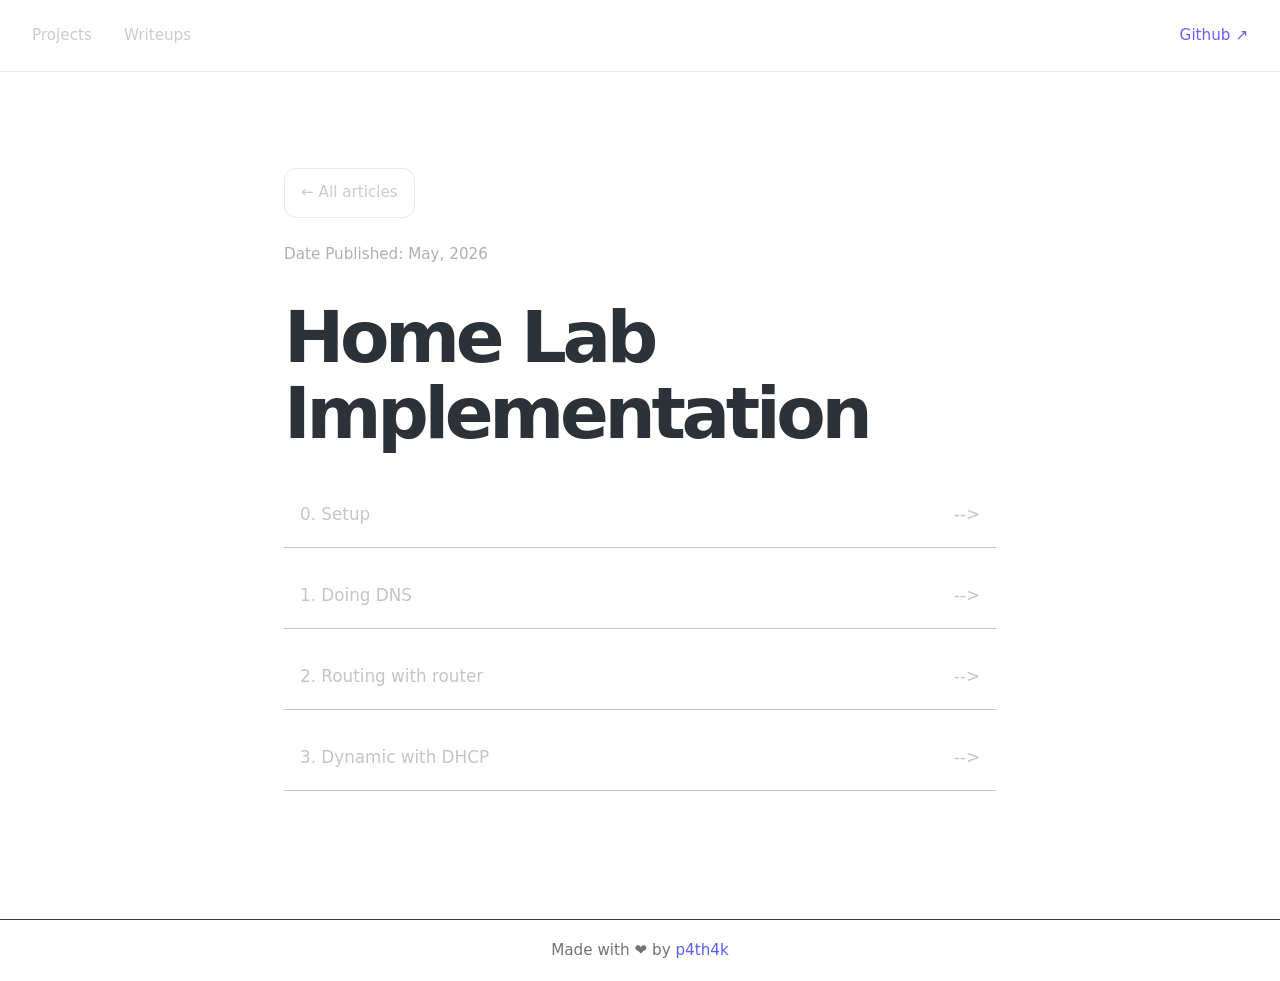
==== index.html @ a28316e9 "Initial prototype" ====
<!DOCTYPE html>
<html lang="en">

<head>
    <meta charset="UTF-8">
    <meta name="viewport" content="width=device-width, initial-scale=1.0">
    <title>HomeLab Writeup</title>
    <link rel="shortcut icon" href="./img/favicon.png" type="image/x-icon">
    <link rel="stylesheet" href="./css/pico.min.css">
    <link rel="stylesheet" href="./css/style.css">
</head>

<body>

    <header class="site-header">
        <nav class="site-nav">

            <div class="nav-left">
                <a href="https://github.com/p4th4k?tab=repositories">Projects</a>
                <a href="#">Writeups</a>
            </div>

            <div class="nav-right">
                <a class="launch-link" href="https://github.com/p4th4k">Github ↗</a>
            </div>

        </nav>
    </header>

    <main class="article-shell">

        <a href="#" class="back-link">
            ← All articles
        </a>

        <div class="meta">
            Date Published: May, 2026
        </div>

        <h1>
            Home Lab Implementation
        </h1>

        <div class="index-div">
            <section class="index">
                <a href="./pages/0.html" target="_blank">
                    <p>0. Setup</p>
                </a>
                <a href="./pages/0.html" target="_blank">
                    <p class="arrow">--></p>
                </a>
            </section>
            <section class="index">
                <a href="./pages/1.html" target="_blank">
                    <p>1. Doing DNS</p>
                </a>
                <a href="./pages/1.html" target="_blank">
                    <p class="arrow">--></p>
                </a>
            </section>
            <section class="index">
                <a href="./pages/2.html" target="_blank">
                    <p>2. Routing with router</p>
                </a>
                <a href="./pages/2.html" target="_blank">
                    <p class="arrow">--></p>
                </a>
            </section>
            <section class="index">
                <a href="./pages/3.html" target="_blank">
                    <p>3. Dynamic with DHCP</p>
                </a>
                <a href="./pages/3.html" target="_blank">
                    <p class="arrow">--></p>
                </a>
            </section>
        </div>
    </main>

    <footer class="site-footer">
            <p>
                Made with ❤️ by <a href="https://github.com/p4th4k">p4th4k</a>
            </p>
        </footer>
</body>

</html>
---- css/pico.min.css ----
@charset "UTF-8";/*!
 * Pico CSS ✨ v2.1.1 (https://picocss.com)
 * Copyright 2019-2025 - Licensed under MIT
 */:host,:root{--pico-font-family-emoji:"Apple Color Emoji","Segoe UI Emoji","Segoe UI Symbol","Noto Color Emoji";--pico-font-family-sans-serif:system-ui,"Segoe UI",Roboto,Oxygen,Ubuntu,Cantarell,Helvetica,Arial,"Helvetica Neue",sans-serif,var(--pico-font-family-emoji);--pico-font-family-monospace:ui-monospace,SFMono-Regular,"SF Mono",Menlo,Consolas,"Liberation Mono",monospace,var(--pico-font-family-emoji);--pico-font-family:var(--pico-font-family-sans-serif);--pico-line-height:1.5;--pico-font-weight:400;--pico-font-size:100%;--pico-text-underline-offset:0.1rem;--pico-border-radius:0.25rem;--pico-border-width:0.0625rem;--pico-outline-width:0.125rem;--pico-transition:0.2s ease-in-out;--pico-spacing:1rem;--pico-typography-spacing-vertical:1rem;--pico-block-spacing-vertical:var(--pico-spacing);--pico-block-spacing-horizontal:var(--pico-spacing);--pico-grid-column-gap:var(--pico-spacing);--pico-grid-row-gap:var(--pico-spacing);--pico-form-element-spacing-vertical:0.75rem;--pico-form-element-spacing-horizontal:1rem;--pico-group-box-shadow:0 0 0 rgba(0, 0, 0, 0);--pico-group-box-shadow-focus-with-button:0 0 0 var(--pico-outline-width) var(--pico-primary-focus);--pico-group-box-shadow-focus-with-input:0 0 0 0.0625rem var(--pico-form-element-border-color);--pico-modal-overlay-backdrop-filter:blur(0.375rem);--pico-nav-element-spacing-vertical:1rem;--pico-nav-element-spacing-horizontal:0.5rem;--pico-nav-link-spacing-vertical:0.5rem;--pico-nav-link-spacing-horizontal:0.5rem;--pico-nav-breadcrumb-divider:">";--pico-icon-checkbox:url("data:image/svg+xml,%3Csvg xmlns='http://www.w3.org/2000/svg' width='24' height='24' viewBox='0 0 24 24' fill='none' stroke='rgb(255, 255, 255)' stroke-width='4' stroke-linecap='round' stroke-linejoin='round'%3E%3Cpolyline points='20 6 9 17 4 12'%3E%3C/polyline%3E%3C/svg%3E");--pico-icon-minus:url("data:image/svg+xml,%3Csvg xmlns='http://www.w3.org/2000/svg' width='24' height='24' viewBox='0 0 24 24' fill='none' stroke='rgb(255, 255, 255)' stroke-width='4' stroke-linecap='round' stroke-linejoin='round'%3E%3Cline x1='5' y1='12' x2='19' y2='12'%3E%3C/line%3E%3C/svg%3E");--pico-icon-chevron:url("data:image/svg+xml,%3Csvg xmlns='http://www.w3.org/2000/svg' width='24' height='24' viewBox='0 0 24 24' fill='none' stroke='rgb(136, 145, 164)' stroke-width='2' stroke-linecap='round' stroke-linejoin='round'%3E%3Cpolyline points='6 9 12 15 18 9'%3E%3C/polyline%3E%3C/svg%3E");--pico-icon-date:url("data:image/svg+xml,%3Csvg xmlns='http://www.w3.org/2000/svg' width='24' height='24' viewBox='0 0 24 24' fill='none' stroke='rgb(136, 145, 164)' stroke-width='2' stroke-linecap='round' stroke-linejoin='round'%3E%3Crect x='3' y='4' width='18' height='18' rx='2' ry='2'%3E%3C/rect%3E%3Cline x1='16' y1='2' x2='16' y2='6'%3E%3C/line%3E%3Cline x1='8' y1='2' x2='8' y2='6'%3E%3C/line%3E%3Cline x1='3' y1='10' x2='21' y2='10'%3E%3C/line%3E%3C/svg%3E");--pico-icon-time:url("data:image/svg+xml,%3Csvg xmlns='http://www.w3.org/2000/svg' width='24' height='24' viewBox='0 0 24 24' fill='none' stroke='rgb(136, 145, 164)' stroke-width='2' stroke-linecap='round' stroke-linejoin='round'%3E%3Ccircle cx='12' cy='12' r='10'%3E%3C/circle%3E%3Cpolyline points='12 6 12 12 16 14'%3E%3C/polyline%3E%3C/svg%3E");--pico-icon-search:url("data:image/svg+xml,%3Csvg xmlns='http://www.w3.org/2000/svg' width='24' height='24' viewBox='0 0 24 24' fill='none' stroke='rgb(136, 145, 164)' stroke-width='1.5' stroke-linecap='round' stroke-linejoin='round'%3E%3Ccircle cx='11' cy='11' r='8'%3E%3C/circle%3E%3Cline x1='21' y1='21' x2='16.65' y2='16.65'%3E%3C/line%3E%3C/svg%3E");--pico-icon-close:url("data:image/svg+xml,%3Csvg xmlns='http://www.w3.org/2000/svg' width='24' height='24' viewBox='0 0 24 24' fill='none' stroke='rgb(136, 145, 164)' stroke-width='3' stroke-linecap='round' stroke-linejoin='round'%3E%3Cline x1='18' y1='6' x2='6' y2='18'%3E%3C/line%3E%3Cline x1='6' y1='6' x2='18' y2='18'%3E%3C/line%3E%3C/svg%3E");--pico-icon-loading:url("data:image/svg+xml,%3Csvg fill='none' height='24' width='24' viewBox='0 0 24 24' xmlns='http://www.w3.org/2000/svg' %3E%3Cstyle%3E g %7B animation: rotate 2s linear infinite; transform-origin: center center; %7D circle %7B stroke-dasharray: 75,100; stroke-dashoffset: -5; animation: dash 1.5s ease-in-out infinite; stroke-linecap: round; %7D @keyframes rotate %7B 0%25 %7B transform: rotate(0deg); %7D 100%25 %7B transform: rotate(360deg); %7D %7D @keyframes dash %7B 0%25 %7B stroke-dasharray: 1,100; stroke-dashoffset: 0; %7D 50%25 %7B stroke-dasharray: 44.5,100; stroke-dashoffset: -17.5; %7D 100%25 %7B stroke-dasharray: 44.5,100; stroke-dashoffset: -62; %7D %7D %3C/style%3E%3Cg%3E%3Ccircle cx='12' cy='12' r='10' fill='none' stroke='rgb(136, 145, 164)' stroke-width='4' /%3E%3C/g%3E%3C/svg%3E")}@media (min-width:576px){:host,:root{--pico-font-size:106.25%}}@media (min-width:768px){:host,:root{--pico-font-size:112.5%}}@media (min-width:1024px){:host,:root{--pico-font-size:118.75%}}@media (min-width:1280px){:host,:root{--pico-font-size:125%}}@media (min-width:1536px){:host,:root{--pico-font-size:131.25%}}a{--pico-text-decoration:underline}a.contrast,a.secondary{--pico-text-decoration:underline}small{--pico-font-size:0.875em}h1,h2,h3,h4,h5,h6{--pico-font-weight:700}h1{--pico-font-size:2rem;--pico-line-height:1.125;--pico-typography-spacing-top:3rem}h2{--pico-font-size:1.75rem;--pico-line-height:1.15;--pico-typography-spacing-top:2.625rem}h3{--pico-font-size:1.5rem;--pico-line-height:1.175;--pico-typography-spacing-top:2.25rem}h4{--pico-font-size:1.25rem;--pico-line-height:1.2;--pico-typography-spacing-top:1.874rem}h5{--pico-font-size:1.125rem;--pico-line-height:1.225;--pico-typography-spacing-top:1.6875rem}h6{--pico-font-size:1rem;--pico-line-height:1.25;--pico-typography-spacing-top:1.5rem}tfoot td,tfoot th,thead td,thead th{--pico-font-weight:600;--pico-border-width:0.1875rem}code,kbd,pre,samp{--pico-font-family:var(--pico-font-family-monospace)}kbd{--pico-font-weight:bolder}:where(select,textarea),input:not([type=submit],[type=button],[type=reset],[type=checkbox],[type=radio],[type=file]){--pico-outline-width:0.0625rem}[type=search]{--pico-border-radius:5rem}[type=checkbox],[type=radio]{--pico-border-width:0.125rem}[type=checkbox][role=switch]{--pico-border-width:0.1875rem}details.dropdown summary:not([role=button]){--pico-outline-width:0.0625rem}nav details.dropdown summary:focus-visible{--pico-outline-width:0.125rem}[role=search]{--pico-border-radius:5rem}[role=group]:has(button.secondary:focus,[type=submit].secondary:focus,[type=button].secondary:focus,[role=button].secondary:focus),[role=search]:has(button.secondary:focus,[type=submit].secondary:focus,[type=button].secondary:focus,[role=button].secondary:focus){--pico-group-box-shadow-focus-with-button:0 0 0 var(--pico-outline-width) var(--pico-secondary-focus)}[role=group]:has(button.contrast:focus,[type=submit].contrast:focus,[type=button].contrast:focus,[role=button].contrast:focus),[role=search]:has(button.contrast:focus,[type=submit].contrast:focus,[type=button].contrast:focus,[role=button].contrast:focus){--pico-group-box-shadow-focus-with-button:0 0 0 var(--pico-outline-width) var(--pico-contrast-focus)}[role=group] [role=button],[role=group] [type=button],[role=group] [type=submit],[role=group] button,[role=search] [role=button],[role=search] [type=button],[role=search] [type=submit],[role=search] button{--pico-form-element-spacing-horizontal:2rem}details summary[role=button]:not(.outline)::after{filter:brightness(0) invert(1)}[aria-busy=true]:not(input,select,textarea):is(button,[type=submit],[type=button],[type=reset],[role=button]):not(.outline)::before{filter:brightness(0) invert(1)}:host(:not([data-theme=dark])),:root:not([data-theme=dark]),[data-theme=light]{color-scheme:light;--pico-background-color:#fff;--pico-color:#373c44;--pico-text-selection-color:rgba(2, 154, 232, 0.25);--pico-muted-color:#646b79;--pico-muted-border-color:rgb(231, 234, 239.5);--pico-primary:#0172ad;--pico-primary-background:#0172ad;--pico-primary-border:var(--pico-primary-background);--pico-primary-underline:rgba(1, 114, 173, 0.5);--pico-primary-hover:#015887;--pico-primary-hover-background:#02659a;--pico-primary-hover-border:var(--pico-primary-hover-background);--pico-primary-hover-underline:var(--pico-primary-hover);--pico-primary-focus:rgba(2, 154, 232, 0.5);--pico-primary-inverse:#fff;--pico-secondary:#5d6b89;--pico-secondary-background:#525f7a;--pico-secondary-border:var(--pico-secondary-background);--pico-secondary-underline:rgba(93, 107, 137, 0.5);--pico-secondary-hover:#48536b;--pico-secondary-hover-background:#48536b;--pico-secondary-hover-border:var(--pico-secondary-hover-background);--pico-secondary-hover-underline:var(--pico-secondary-hover);--pico-secondary-focus:rgba(93, 107, 137, 0.25);--pico-secondary-inverse:#fff;--pico-contrast:#181c25;--pico-contrast-background:#181c25;--pico-contrast-border:var(--pico-contrast-background);--pico-contrast-underline:rgba(24, 28, 37, 0.5);--pico-contrast-hover:#000;--pico-contrast-hover-background:#000;--pico-contrast-hover-border:var(--pico-contrast-hover-background);--pico-contrast-hover-underline:var(--pico-secondary-hover);--pico-contrast-focus:rgba(93, 107, 137, 0.25);--pico-contrast-inverse:#fff;--pico-box-shadow:0.0145rem 0.029rem 0.174rem rgba(129, 145, 181, 0.01698),0.0335rem 0.067rem 0.402rem rgba(129, 145, 181, 0.024),0.0625rem 0.125rem 0.75rem rgba(129, 145, 181, 0.03),0.1125rem 0.225rem 1.35rem rgba(129, 145, 181, 0.036),0.2085rem 0.417rem 2.502rem rgba(129, 145, 181, 0.04302),0.5rem 1rem 6rem rgba(129, 145, 181, 0.06),0 0 0 0.0625rem rgba(129, 145, 181, 0.015);--pico-h1-color:#2d3138;--pico-h2-color:#373c44;--pico-h3-color:#424751;--pico-h4-color:#4d535e;--pico-h5-color:#5c6370;--pico-h6-color:#646b79;--pico-mark-background-color:rgb(252.5, 230.5, 191.5);--pico-mark-color:#0f1114;--pico-ins-color:rgb(28.5, 105.5, 84);--pico-del-color:rgb(136, 56.5, 53);--pico-blockquote-border-color:var(--pico-muted-border-color);--pico-blockquote-footer-color:var(--pico-muted-color);--pico-button-box-shadow:0 0 0 rgba(0, 0, 0, 0);--pico-button-hover-box-shadow:0 0 0 rgba(0, 0, 0, 0);--pico-table-border-color:var(--pico-muted-border-color);--pico-table-row-stripped-background-color:rgba(111, 120, 135, 0.0375);--pico-code-background-color:rgb(243, 244.5, 246.75);--pico-code-color:#646b79;--pico-code-kbd-background-color:var(--pico-color);--pico-code-kbd-color:var(--pico-background-color);--pico-form-element-background-color:rgb(251, 251.5, 252.25);--pico-form-element-selected-background-color:#dfe3eb;--pico-form-element-border-color:#cfd5e2;--pico-form-element-color:#23262c;--pico-form-element-placeholder-color:var(--pico-muted-color);--pico-form-element-active-background-color:#fff;--pico-form-element-active-border-color:var(--pico-primary-border);--pico-form-element-focus-color:var(--pico-primary-border);--pico-form-element-disabled-opacity:0.5;--pico-form-element-invalid-border-color:rgb(183.5, 105.5, 106.5);--pico-form-element-invalid-active-border-color:rgb(200.25, 79.25, 72.25);--pico-form-element-invalid-focus-color:var(--pico-form-element-invalid-active-border-color);--pico-form-element-valid-border-color:rgb(76, 154.5, 137.5);--pico-form-element-valid-active-border-color:rgb(39, 152.75, 118.75);--pico-form-element-valid-focus-color:var(--pico-form-element-valid-active-border-color);--pico-switch-background-color:#bfc7d9;--pico-switch-checked-background-color:var(--pico-primary-background);--pico-switch-color:#fff;--pico-switch-thumb-box-shadow:0 0 0 rgba(0, 0, 0, 0);--pico-range-border-color:#dfe3eb;--pico-range-active-border-color:#bfc7d9;--pico-range-thumb-border-color:var(--pico-background-color);--pico-range-thumb-color:var(--pico-secondary-background);--pico-range-thumb-active-color:var(--pico-primary-background);--pico-accordion-border-color:var(--pico-muted-border-color);--pico-accordion-active-summary-color:var(--pico-primary-hover);--pico-accordion-close-summary-color:var(--pico-color);--pico-accordion-open-summary-color:var(--pico-muted-color);--pico-card-background-color:var(--pico-background-color);--pico-card-border-color:var(--pico-muted-border-color);--pico-card-box-shadow:var(--pico-box-shadow);--pico-card-sectioning-background-color:rgb(251, 251.5, 252.25);--pico-dropdown-background-color:#fff;--pico-dropdown-border-color:#eff1f4;--pico-dropdown-box-shadow:var(--pico-box-shadow);--pico-dropdown-color:var(--pico-color);--pico-dropdown-hover-background-color:#eff1f4;--pico-loading-spinner-opacity:0.5;--pico-modal-overlay-background-color:rgba(232, 234, 237, 0.75);--pico-progress-background-color:#dfe3eb;--pico-progress-color:var(--pico-primary-background);--pico-tooltip-background-color:var(--pico-contrast-background);--pico-tooltip-color:var(--pico-contrast-inverse);--pico-icon-valid:url("data:image/svg+xml,%3Csvg xmlns='http://www.w3.org/2000/svg' width='24' height='24' viewBox='0 0 24 24' fill='none' stroke='rgb(76, 154.5, 137.5)' stroke-width='2' stroke-linecap='round' stroke-linejoin='round'%3E%3Cpolyline points='20 6 9 17 4 12'%3E%3C/polyline%3E%3C/svg%3E");--pico-icon-invalid:url("data:image/svg+xml,%3Csvg xmlns='http://www.w3.org/2000/svg' width='24' height='24' viewBox='0 0 24 24' fill='none' stroke='rgb(200.25, 79.25, 72.25)' stroke-width='2' stroke-linecap='round' stroke-linejoin='round'%3E%3Ccircle cx='12' cy='12' r='10'%3E%3C/circle%3E%3Cline x1='12' y1='8' x2='12' y2='12'%3E%3C/line%3E%3Cline x1='12' y1='16' x2='12.01' y2='16'%3E%3C/line%3E%3C/svg%3E")}:host(:not([data-theme=dark])) input:is([type=submit],[type=button],[type=reset],[type=checkbox],[type=radio],[type=file]),:root:not([data-theme=dark]) input:is([type=submit],[type=button],[type=reset],[type=checkbox],[type=radio],[type=file]),[data-theme=light] input:is([type=submit],[type=button],[type=reset],[type=checkbox],[type=radio],[type=file]){--pico-form-element-focus-color:var(--pico-primary-focus)}@media only screen and (prefers-color-scheme:dark){:host(:not([data-theme])),:root:not([data-theme]){color-scheme:dark;--pico-background-color:rgb(19, 22.5, 30.5);--pico-color:#c2c7d0;--pico-text-selection-color:rgba(1, 170, 255, 0.1875);--pico-muted-color:#7b8495;--pico-muted-border-color:#202632;--pico-primary:#01aaff;--pico-primary-background:#0172ad;--pico-primary-border:var(--pico-primary-background);--pico-primary-underline:rgba(1, 170, 255, 0.5);--pico-primary-hover:#79c0ff;--pico-primary-hover-background:#017fc0;--pico-primary-hover-border:var(--pico-primary-hover-background);--pico-primary-hover-underline:var(--pico-primary-hover);--pico-primary-focus:rgba(1, 170, 255, 0.375);--pico-primary-inverse:#fff;--pico-secondary:#969eaf;--pico-secondary-background:#525f7a;--pico-secondary-border:var(--pico-secondary-background);--pico-secondary-underline:rgba(150, 158, 175, 0.5);--pico-secondary-hover:#b3b9c5;--pico-secondary-hover-background:#5d6b89;--pico-secondary-hover-border:var(--pico-secondary-hover-background);--pico-secondary-hover-underline:var(--pico-secondary-hover);--pico-secondary-focus:rgba(144, 158, 190, 0.25);--pico-secondary-inverse:#fff;--pico-contrast:#dfe3eb;--pico-contrast-background:#eff1f4;--pico-contrast-border:var(--pico-contrast-background);--pico-contrast-underline:rgba(223, 227, 235, 0.5);--pico-contrast-hover:#fff;--pico-contrast-hover-background:#fff;--pico-contrast-hover-border:var(--pico-contrast-hover-background);--pico-contrast-hover-underline:var(--pico-contrast-hover);--pico-contrast-focus:rgba(207, 213, 226, 0.25);--pico-contrast-inverse:#000;--pico-box-shadow:0.0145rem 0.029rem 0.174rem rgba(7, 8.5, 12, 0.01698),0.0335rem 0.067rem 0.402rem rgba(7, 8.5, 12, 0.024),0.0625rem 0.125rem 0.75rem rgba(7, 8.5, 12, 0.03),0.1125rem 0.225rem 1.35rem rgba(7, 8.5, 12, 0.036),0.2085rem 0.417rem 2.502rem rgba(7, 8.5, 12, 0.04302),0.5rem 1rem 6rem rgba(7, 8.5, 12, 0.06),0 0 0 0.0625rem rgba(7, 8.5, 12, 0.015);--pico-h1-color:#f0f1f3;--pico-h2-color:#e0e3e7;--pico-h3-color:#c2c7d0;--pico-h4-color:#b3b9c5;--pico-h5-color:#a4acba;--pico-h6-color:#8891a4;--pico-mark-background-color:#014063;--pico-mark-color:#fff;--pico-ins-color:#62af9a;--pico-del-color:rgb(205.5, 126, 123);--pico-blockquote-border-color:var(--pico-muted-border-color);--pico-blockquote-footer-color:var(--pico-muted-color);--pico-button-box-shadow:0 0 0 rgba(0, 0, 0, 0);--pico-button-hover-box-shadow:0 0 0 rgba(0, 0, 0, 0);--pico-table-border-color:var(--pico-muted-border-color);--pico-table-row-stripped-background-color:rgba(111, 120, 135, 0.0375);--pico-code-background-color:rgb(26, 30.5, 40.25);--pico-code-color:#8891a4;--pico-code-kbd-background-color:var(--pico-color);--pico-code-kbd-color:var(--pico-background-color);--pico-form-element-background-color:rgb(28, 33, 43.5);--pico-form-element-selected-background-color:#2a3140;--pico-form-element-border-color:#2a3140;--pico-form-element-color:#e0e3e7;--pico-form-element-placeholder-color:#8891a4;--pico-form-element-active-background-color:rgb(26, 30.5, 40.25);--pico-form-element-active-border-color:var(--pico-primary-border);--pico-form-element-focus-color:var(--pico-primary-border);--pico-form-element-disabled-opacity:0.5;--pico-form-element-invalid-border-color:rgb(149.5, 74, 80);--pico-form-element-invalid-active-border-color:rgb(183.25, 63.5, 59);--pico-form-element-invalid-focus-color:var(--pico-form-element-invalid-active-border-color);--pico-form-element-valid-border-color:#2a7b6f;--pico-form-element-valid-active-border-color:rgb(22, 137, 105.5);--pico-form-element-valid-focus-color:var(--pico-form-element-valid-active-border-color);--pico-switch-background-color:#333c4e;--pico-switch-checked-background-color:var(--pico-primary-background);--pico-switch-color:#fff;--pico-switch-thumb-box-shadow:0 0 0 rgba(0, 0, 0, 0);--pico-range-border-color:#202632;--pico-range-active-border-color:#2a3140;--pico-range-thumb-border-color:var(--pico-background-color);--pico-range-thumb-color:var(--pico-secondary-background);--pico-range-thumb-active-color:var(--pico-primary-background);--pico-accordion-border-color:var(--pico-muted-border-color);--pico-accordion-active-summary-color:var(--pico-primary-hover);--pico-accordion-close-summary-color:var(--pico-color);--pico-accordion-open-summary-color:var(--pico-muted-color);--pico-card-background-color:#181c25;--pico-card-border-color:var(--pico-card-background-color);--pico-card-box-shadow:var(--pico-box-shadow);--pico-card-sectioning-background-color:rgb(26, 30.5, 40.25);--pico-dropdown-background-color:#181c25;--pico-dropdown-border-color:#202632;--pico-dropdown-box-shadow:var(--pico-box-shadow);--pico-dropdown-color:var(--pico-color);--pico-dropdown-hover-background-color:#202632;--pico-loading-spinner-opacity:0.5;--pico-modal-overlay-background-color:rgba(7.5, 8.5, 10, 0.75);--pico-progress-background-color:#202632;--pico-progress-color:var(--pico-primary-background);--pico-tooltip-background-color:var(--pico-contrast-background);--pico-tooltip-color:var(--pico-contrast-inverse);--pico-icon-valid:url("data:image/svg+xml,%3Csvg xmlns='http://www.w3.org/2000/svg' width='24' height='24' viewBox='0 0 24 24' fill='none' stroke='rgb(42, 123, 111)' stroke-width='2' stroke-linecap='round' stroke-linejoin='round'%3E%3Cpolyline points='20 6 9 17 4 12'%3E%3C/polyline%3E%3C/svg%3E");--pico-icon-invalid:url("data:image/svg+xml,%3Csvg xmlns='http://www.w3.org/2000/svg' width='24' height='24' viewBox='0 0 24 24' fill='none' stroke='rgb(149.5, 74, 80)' stroke-width='2' stroke-linecap='round' stroke-linejoin='round'%3E%3Ccircle cx='12' cy='12' r='10'%3E%3C/circle%3E%3Cline x1='12' y1='8' x2='12' y2='12'%3E%3C/line%3E%3Cline x1='12' y1='16' x2='12.01' y2='16'%3E%3C/line%3E%3C/svg%3E")}:host(:not([data-theme])) input:is([type=submit],[type=button],[type=reset],[type=checkbox],[type=radio],[type=file]),:root:not([data-theme]) input:is([type=submit],[type=button],[type=reset],[type=checkbox],[type=radio],[type=file]){--pico-form-element-focus-color:var(--pico-primary-focus)}:host(:not([data-theme])) details summary[role=button].contrast:not(.outline)::after,:root:not([data-theme]) details summary[role=button].contrast:not(.outline)::after{filter:brightness(0)}:host(:not([data-theme])) [aria-busy=true]:not(input,select,textarea).contrast:is(button,[type=submit],[type=button],[type=reset],[role=button]):not(.outline)::before,:root:not([data-theme]) [aria-busy=true]:not(input,select,textarea).contrast:is(button,[type=submit],[type=button],[type=reset],[role=button]):not(.outline)::before{filter:brightness(0)}}[data-theme=dark]{color-scheme:dark;--pico-background-color:rgb(19, 22.5, 30.5);--pico-color:#c2c7d0;--pico-text-selection-color:rgba(1, 170, 255, 0.1875);--pico-muted-color:#7b8495;--pico-muted-border-color:#202632;--pico-primary:#01aaff;--pico-primary-background:#0172ad;--pico-primary-border:var(--pico-primary-background);--pico-primary-underline:rgba(1, 170, 255, 0.5);--pico-primary-hover:#79c0ff;--pico-primary-hover-background:#017fc0;--pico-primary-hover-border:var(--pico-primary-hover-background);--pico-primary-hover-underline:var(--pico-primary-hover);--pico-primary-focus:rgba(1, 170, 255, 0.375);--pico-primary-inverse:#fff;--pico-secondary:#969eaf;--pico-secondary-background:#525f7a;--pico-secondary-border:var(--pico-secondary-background);--pico-secondary-underline:rgba(150, 158, 175, 0.5);--pico-secondary-hover:#b3b9c5;--pico-secondary-hover-background:#5d6b89;--pico-secondary-hover-border:var(--pico-secondary-hover-background);--pico-secondary-hover-underline:var(--pico-secondary-hover);--pico-secondary-focus:rgba(144, 158, 190, 0.25);--pico-secondary-inverse:#fff;--pico-contrast:#dfe3eb;--pico-contrast-background:#eff1f4;--pico-contrast-border:var(--pico-contrast-background);--pico-contrast-underline:rgba(223, 227, 235, 0.5);--pico-contrast-hover:#fff;--pico-contrast-hover-background:#fff;--pico-contrast-hover-border:var(--pico-contrast-hover-background);--pico-contrast-hover-underline:var(--pico-contrast-hover);--pico-contrast-focus:rgba(207, 213, 226, 0.25);--pico-contrast-inverse:#000;--pico-box-shadow:0.0145rem 0.029rem 0.174rem rgba(7, 8.5, 12, 0.01698),0.0335rem 0.067rem 0.402rem rgba(7, 8.5, 12, 0.024),0.0625rem 0.125rem 0.75rem rgba(7, 8.5, 12, 0.03),0.1125rem 0.225rem 1.35rem rgba(7, 8.5, 12, 0.036),0.2085rem 0.417rem 2.502rem rgba(7, 8.5, 12, 0.04302),0.5rem 1rem 6rem rgba(7, 8.5, 12, 0.06),0 0 0 0.0625rem rgba(7, 8.5, 12, 0.015);--pico-h1-color:#f0f1f3;--pico-h2-color:#e0e3e7;--pico-h3-color:#c2c7d0;--pico-h4-color:#b3b9c5;--pico-h5-color:#a4acba;--pico-h6-color:#8891a4;--pico-mark-background-color:#014063;--pico-mark-color:#fff;--pico-ins-color:#62af9a;--pico-del-color:rgb(205.5, 126, 123);--pico-blockquote-border-color:var(--pico-muted-border-color);--pico-blockquote-footer-color:var(--pico-muted-color);--pico-button-box-shadow:0 0 0 rgba(0, 0, 0, 0);--pico-button-hover-box-shadow:0 0 0 rgba(0, 0, 0, 0);--pico-table-border-color:var(--pico-muted-border-color);--pico-table-row-stripped-background-color:rgba(111, 120, 135, 0.0375);--pico-code-background-color:rgb(26, 30.5, 40.25);--pico-code-color:#8891a4;--pico-code-kbd-background-color:var(--pico-color);--pico-code-kbd-color:var(--pico-background-color);--pico-form-element-background-color:rgb(28, 33, 43.5);--pico-form-element-selected-background-color:#2a3140;--pico-form-element-border-color:#2a3140;--pico-form-element-color:#e0e3e7;--pico-form-element-placeholder-color:#8891a4;--pico-form-element-active-background-color:rgb(26, 30.5, 40.25);--pico-form-element-active-border-color:var(--pico-primary-border);--pico-form-element-focus-color:var(--pico-primary-border);--pico-form-element-disabled-opacity:0.5;--pico-form-element-invalid-border-color:rgb(149.5, 74, 80);--pico-form-element-invalid-active-border-color:rgb(183.25, 63.5, 59);--pico-form-element-invalid-focus-color:var(--pico-form-element-invalid-active-border-color);--pico-form-element-valid-border-color:#2a7b6f;--pico-form-element-valid-active-border-color:rgb(22, 137, 105.5);--pico-form-element-valid-focus-color:var(--pico-form-element-valid-active-border-color);--pico-switch-background-color:#333c4e;--pico-switch-checked-background-color:var(--pico-primary-background);--pico-switch-color:#fff;--pico-switch-thumb-box-shadow:0 0 0 rgba(0, 0, 0, 0);--pico-range-border-color:#202632;--pico-range-active-border-color:#2a3140;--pico-range-thumb-border-color:var(--pico-background-color);--pico-range-thumb-color:var(--pico-secondary-background);--pico-range-thumb-active-color:var(--pico-primary-background);--pico-accordion-border-color:var(--pico-muted-border-color);--pico-accordion-active-summary-color:var(--pico-primary-hover);--pico-accordion-close-summary-color:var(--pico-color);--pico-accordion-open-summary-color:var(--pico-muted-color);--pico-card-background-color:#181c25;--pico-card-border-color:var(--pico-card-background-color);--pico-card-box-shadow:var(--pico-box-shadow);--pico-card-sectioning-background-color:rgb(26, 30.5, 40.25);--pico-dropdown-background-color:#181c25;--pico-dropdown-border-color:#202632;--pico-dropdown-box-shadow:var(--pico-box-shadow);--pico-dropdown-color:var(--pico-color);--pico-dropdown-hover-background-color:#202632;--pico-loading-spinner-opacity:0.5;--pico-modal-overlay-background-color:rgba(7.5, 8.5, 10, 0.75);--pico-progress-background-color:#202632;--pico-progress-color:var(--pico-primary-background);--pico-tooltip-background-color:var(--pico-contrast-background);--pico-tooltip-color:var(--pico-contrast-inverse);--pico-icon-valid:url("data:image/svg+xml,%3Csvg xmlns='http://www.w3.org/2000/svg' width='24' height='24' viewBox='0 0 24 24' fill='none' stroke='rgb(42, 123, 111)' stroke-width='2' stroke-linecap='round' stroke-linejoin='round'%3E%3Cpolyline points='20 6 9 17 4 12'%3E%3C/polyline%3E%3C/svg%3E");--pico-icon-invalid:url("data:image/svg+xml,%3Csvg xmlns='http://www.w3.org/2000/svg' width='24' height='24' viewBox='0 0 24 24' fill='none' stroke='rgb(149.5, 74, 80)' stroke-width='2' stroke-linecap='round' stroke-linejoin='round'%3E%3Ccircle cx='12' cy='12' r='10'%3E%3C/circle%3E%3Cline x1='12' y1='8' x2='12' y2='12'%3E%3C/line%3E%3Cline x1='12' y1='16' x2='12.01' y2='16'%3E%3C/line%3E%3C/svg%3E")}[data-theme=dark] input:is([type=submit],[type=button],[type=reset],[type=checkbox],[type=radio],[type=file]){--pico-form-element-focus-color:var(--pico-primary-focus)}[data-theme=dark] details summary[role=button].contrast:not(.outline)::after{filter:brightness(0)}[data-theme=dark] [aria-busy=true]:not(input,select,textarea).contrast:is(button,[type=submit],[type=button],[type=reset],[role=button]):not(.outline)::before{filter:brightness(0)}[type=checkbox],[type=radio],[type=range],progress{accent-color:var(--pico-primary)}*,::after,::before{box-sizing:border-box;background-repeat:no-repeat}::after,::before{text-decoration:inherit;vertical-align:inherit}:where(:host),:where(:root){-webkit-tap-highlight-color:transparent;-webkit-text-size-adjust:100%;-moz-text-size-adjust:100%;text-size-adjust:100%;background-color:var(--pico-background-color);color:var(--pico-color);font-weight:var(--pico-font-weight);font-size:var(--pico-font-size);line-height:var(--pico-line-height);font-family:var(--pico-font-family);text-underline-offset:var(--pico-text-underline-offset);text-rendering:optimizeLegibility;overflow-wrap:break-word;-moz-tab-size:4;-o-tab-size:4;tab-size:4}body{width:100%;margin:0}main{display:block}body>footer,body>header,body>main{padding-block:var(--pico-block-spacing-vertical)}section{margin-bottom:var(--pico-block-spacing-vertical)}.container,.container-fluid{width:100%;margin-right:auto;margin-left:auto;padding-right:var(--pico-spacing);padding-left:var(--pico-spacing)}@media (min-width:576px){.container{max-width:510px;padding-right:0;padding-left:0}}@media (min-width:768px){.container{max-width:700px}}@media (min-width:1024px){.container{max-width:950px}}@media (min-width:1280px){.container{max-width:1200px}}@media (min-width:1536px){.container{max-width:1450px}}.grid{grid-column-gap:var(--pico-grid-column-gap);grid-row-gap:var(--pico-grid-row-gap);display:grid;grid-template-columns:1fr}@media (min-width:768px){.grid{grid-template-columns:repeat(auto-fit,minmax(0%,1fr))}}.grid>*{min-width:0}.overflow-auto{overflow:auto}b,strong{font-weight:bolder}sub,sup{position:relative;font-size:.75em;line-height:0;vertical-align:baseline}sub{bottom:-.25em}sup{top:-.5em}address,blockquote,dl,ol,p,pre,table,ul{margin-top:0;margin-bottom:var(--pico-typography-spacing-vertical);color:var(--pico-color);font-style:normal;font-weight:var(--pico-font-weight)}h1,h2,h3,h4,h5,h6{margin-top:0;margin-bottom:var(--pico-typography-spacing-vertical);color:var(--pico-color);font-weight:var(--pico-font-weight);font-size:var(--pico-font-size);line-height:var(--pico-line-height);font-family:var(--pico-font-family)}h1{--pico-color:var(--pico-h1-color)}h2{--pico-color:var(--pico-h2-color)}h3{--pico-color:var(--pico-h3-color)}h4{--pico-color:var(--pico-h4-color)}h5{--pico-color:var(--pico-h5-color)}h6{--pico-color:var(--pico-h6-color)}:where(article,address,blockquote,dl,figure,form,ol,p,pre,table,ul)~:is(h1,h2,h3,h4,h5,h6){margin-top:var(--pico-typography-spacing-top)}p{margin-bottom:var(--pico-typography-spacing-vertical)}hgroup{margin-bottom:var(--pico-typography-spacing-vertical)}hgroup>*{margin-top:0;margin-bottom:0}hgroup>:not(:first-child):last-child{--pico-color:var(--pico-muted-color);--pico-font-weight:unset;font-size:1rem}:where(ol,ul) li{margin-bottom:calc(var(--pico-typography-spacing-vertical) * .25)}:where(dl,ol,ul) :where(dl,ol,ul){margin:0;margin-top:calc(var(--pico-typography-spacing-vertical) * .25)}ul li{list-style:square}mark{padding:.125rem .25rem;background-color:var(--pico-mark-background-color);color:var(--pico-mark-color);vertical-align:baseline}blockquote{display:block;margin:var(--pico-typography-spacing-vertical) 0;padding:var(--pico-spacing);border-right:none;border-left:.25rem solid var(--pico-blockquote-border-color);border-inline-start:0.25rem solid var(--pico-blockquote-border-color);border-inline-end:none}blockquote footer{margin-top:calc(var(--pico-typography-spacing-vertical) * .5);color:var(--pico-blockquote-footer-color)}abbr[title]{border-bottom:1px dotted;text-decoration:none;cursor:help}ins{color:var(--pico-ins-color);text-decoration:none}del{color:var(--pico-del-color)}::-moz-selection{background-color:var(--pico-text-selection-color)}::selection{background-color:var(--pico-text-selection-color)}:where(a:not([role=button])),[role=link]{--pico-color:var(--pico-primary);--pico-background-color:transparent;--pico-underline:var(--pico-primary-underline);outline:0;background-color:var(--pico-background-color);color:var(--pico-color);-webkit-text-decoration:var(--pico-text-decoration);text-decoration:var(--pico-text-decoration);text-decoration-color:var(--pico-underline);text-underline-offset:0.125em;transition:background-color var(--pico-transition),color var(--pico-transition),box-shadow var(--pico-transition),-webkit-text-decoration var(--pico-transition);transition:background-color var(--pico-transition),color var(--pico-transition),text-decoration var(--pico-transition),box-shadow var(--pico-transition);transition:background-color var(--pico-transition),color var(--pico-transition),text-decoration var(--pico-transition),box-shadow var(--pico-transition),-webkit-text-decoration var(--pico-transition)}:where(a:not([role=button])):is([aria-current]:not([aria-current=false]),:hover,:active,:focus),[role=link]:is([aria-current]:not([aria-current=false]),:hover,:active,:focus){--pico-color:var(--pico-primary-hover);--pico-underline:var(--pico-primary-hover-underline);--pico-text-decoration:underline}:where(a:not([role=button])):focus-visible,[role=link]:focus-visible{box-shadow:0 0 0 var(--pico-outline-width) var(--pico-primary-focus)}:where(a:not([role=button])).secondary,[role=link].secondary{--pico-color:var(--pico-secondary);--pico-underline:var(--pico-secondary-underline)}:where(a:not([role=button])).secondary:is([aria-current]:not([aria-current=false]),:hover,:active,:focus),[role=link].secondary:is([aria-current]:not([aria-current=false]),:hover,:active,:focus){--pico-color:var(--pico-secondary-hover);--pico-underline:var(--pico-secondary-hover-underline)}:where(a:not([role=button])).contrast,[role=link].contrast{--pico-color:var(--pico-contrast);--pico-underline:var(--pico-contrast-underline)}:where(a:not([role=button])).contrast:is([aria-current]:not([aria-current=false]),:hover,:active,:focus),[role=link].contrast:is([aria-current]:not([aria-current=false]),:hover,:active,:focus){--pico-color:var(--pico-contrast-hover);--pico-underline:var(--pico-contrast-hover-underline)}a[role=button]{display:inline-block}button{margin:0;overflow:visible;font-family:inherit;text-transform:none}[type=button],[type=reset],[type=submit],button{-webkit-appearance:button}[role=button],[type=button],[type=file]::file-selector-button,[type=reset],[type=submit],button{--pico-background-color:var(--pico-primary-background);--pico-border-color:var(--pico-primary-border);--pico-color:var(--pico-primary-inverse);--pico-box-shadow:var(--pico-button-box-shadow, 0 0 0 rgba(0, 0, 0, 0));padding:var(--pico-form-element-spacing-vertical) var(--pico-form-element-spacing-horizontal);border:var(--pico-border-width) solid var(--pico-border-color);border-radius:var(--pico-border-radius);outline:0;background-color:var(--pico-background-color);box-shadow:var(--pico-box-shadow);color:var(--pico-color);font-weight:var(--pico-font-weight);font-size:1rem;line-height:var(--pico-line-height);text-align:center;text-decoration:none;cursor:pointer;-webkit-user-select:none;-moz-user-select:none;user-select:none;transition:background-color var(--pico-transition),border-color var(--pico-transition),color var(--pico-transition),box-shadow var(--pico-transition)}[role=button]:is(:hover,:active,:focus),[role=button]:is([aria-current]:not([aria-current=false])),[type=button]:is(:hover,:active,:focus),[type=button]:is([aria-current]:not([aria-current=false])),[type=file]::file-selector-button:is(:hover,:active,:focus),[type=file]::file-selector-button:is([aria-current]:not([aria-current=false])),[type=reset]:is(:hover,:active,:focus),[type=reset]:is([aria-current]:not([aria-current=false])),[type=submit]:is(:hover,:active,:focus),[type=submit]:is([aria-current]:not([aria-current=false])),button:is(:hover,:active,:focus),button:is([aria-current]:not([aria-current=false])){--pico-background-color:var(--pico-primary-hover-background);--pico-border-color:var(--pico-primary-hover-border);--pico-box-shadow:var(--pico-button-hover-box-shadow, 0 0 0 rgba(0, 0, 0, 0));--pico-color:var(--pico-primary-inverse)}[role=button]:focus,[role=button]:is([aria-current]:not([aria-current=false])):focus,[type=button]:focus,[type=button]:is([aria-current]:not([aria-current=false])):focus,[type=file]::file-selector-button:focus,[type=file]::file-selector-button:is([aria-current]:not([aria-current=false])):focus,[type=reset]:focus,[type=reset]:is([aria-current]:not([aria-current=false])):focus,[type=submit]:focus,[type=submit]:is([aria-current]:not([aria-current=false])):focus,button:focus,button:is([aria-current]:not([aria-current=false])):focus{--pico-box-shadow:var(--pico-button-hover-box-shadow, 0 0 0 rgba(0, 0, 0, 0)),0 0 0 var(--pico-outline-width) var(--pico-primary-focus)}[type=button],[type=reset],[type=submit]{margin-bottom:var(--pico-spacing)}:is(button,[type=submit],[type=button],[role=button]).secondary,[type=file]::file-selector-button,[type=reset]{--pico-background-color:var(--pico-secondary-background);--pico-border-color:var(--pico-secondary-border);--pico-color:var(--pico-secondary-inverse);cursor:pointer}:is(button,[type=submit],[type=button],[role=button]).secondary:is([aria-current]:not([aria-current=false]),:hover,:active,:focus),[type=file]::file-selector-button:is([aria-current]:not([aria-current=false]),:hover,:active,:focus),[type=reset]:is([aria-current]:not([aria-current=false]),:hover,:active,:focus){--pico-background-color:var(--pico-secondary-hover-background);--pico-border-color:var(--pico-secondary-hover-border);--pico-color:var(--pico-secondary-inverse)}:is(button,[type=submit],[type=button],[role=button]).secondary:focus,:is(button,[type=submit],[type=button],[role=button]).secondary:is([aria-current]:not([aria-current=false])):focus,[type=file]::file-selector-button:focus,[type=file]::file-selector-button:is([aria-current]:not([aria-current=false])):focus,[type=reset]:focus,[type=reset]:is([aria-current]:not([aria-current=false])):focus{--pico-box-shadow:var(--pico-button-hover-box-shadow, 0 0 0 rgba(0, 0, 0, 0)),0 0 0 var(--pico-outline-width) var(--pico-secondary-focus)}:is(button,[type=submit],[type=button],[role=button]).contrast{--pico-background-color:var(--pico-contrast-background);--pico-border-color:var(--pico-contrast-border);--pico-color:var(--pico-contrast-inverse)}:is(button,[type=submit],[type=button],[role=button]).contrast:is([aria-current]:not([aria-current=false]),:hover,:active,:focus){--pico-background-color:var(--pico-contrast-hover-background);--pico-border-color:var(--pico-contrast-hover-border);--pico-color:var(--pico-contrast-inverse)}:is(button,[type=submit],[type=button],[role=button]).contrast:focus,:is(button,[type=submit],[type=button],[role=button]).contrast:is([aria-current]:not([aria-current=false])):focus{--pico-box-shadow:var(--pico-button-hover-box-shadow, 0 0 0 rgba(0, 0, 0, 0)),0 0 0 var(--pico-outline-width) var(--pico-contrast-focus)}:is(button,[type=submit],[type=button],[role=button]).outline,[type=reset].outline{--pico-background-color:transparent;--pico-color:var(--pico-primary);--pico-border-color:var(--pico-primary)}:is(button,[type=submit],[type=button],[role=button]).outline:is([aria-current]:not([aria-current=false]),:hover,:active,:focus),[type=reset].outline:is([aria-current]:not([aria-current=false]),:hover,:active,:focus){--pico-background-color:transparent;--pico-color:var(--pico-primary-hover);--pico-border-color:var(--pico-primary-hover)}:is(button,[type=submit],[type=button],[role=button]).outline.secondary,[type=reset].outline{--pico-color:var(--pico-secondary);--pico-border-color:var(--pico-secondary)}:is(button,[type=submit],[type=button],[role=button]).outline.secondary:is([aria-current]:not([aria-current=false]),:hover,:active,:focus),[type=reset].outline:is([aria-current]:not([aria-current=false]),:hover,:active,:focus){--pico-color:var(--pico-secondary-hover);--pico-border-color:var(--pico-secondary-hover)}:is(button,[type=submit],[type=button],[role=button]).outline.contrast{--pico-color:var(--pico-contrast);--pico-border-color:var(--pico-contrast)}:is(button,[type=submit],[type=button],[role=button]).outline.contrast:is([aria-current]:not([aria-current=false]),:hover,:active,:focus){--pico-color:var(--pico-contrast-hover);--pico-border-color:var(--pico-contrast-hover)}:where(button,[type=submit],[type=reset],[type=button],[role=button])[disabled],:where(fieldset[disabled]) :is(button,[type=submit],[type=button],[type=reset],[role=button]){opacity:.5;pointer-events:none}:where(table){width:100%;border-collapse:collapse;border-spacing:0;text-indent:0}td,th{padding:calc(var(--pico-spacing)/ 2) var(--pico-spacing);border-bottom:var(--pico-border-width) solid var(--pico-table-border-color);background-color:var(--pico-background-color);color:var(--pico-color);font-weight:var(--pico-font-weight);text-align:left;text-align:start}tfoot td,tfoot th{border-top:var(--pico-border-width) solid var(--pico-table-border-color);border-bottom:0}table.striped tbody tr:nth-child(odd) td,table.striped tbody tr:nth-child(odd) th{background-color:var(--pico-table-row-stripped-background-color)}:where(audio,canvas,iframe,img,svg,video){vertical-align:middle}audio,video{display:inline-block}audio:not([controls]){display:none;height:0}:where(iframe){border-style:none}img{max-width:100%;height:auto;border-style:none}:where(svg:not([fill])){fill:currentColor}svg:not(:host),svg:not(:root){overflow:hidden}code,kbd,pre,samp{font-size:.875em;font-family:var(--pico-font-family)}pre code,pre samp{font-size:inherit;font-family:inherit}pre{-ms-overflow-style:scrollbar;overflow:auto}code,kbd,pre,samp{border-radius:var(--pico-border-radius);background:var(--pico-code-background-color);color:var(--pico-code-color);font-weight:var(--pico-font-weight);line-height:initial}code,kbd,samp{display:inline-block;padding:.375rem}pre{display:block;margin-bottom:var(--pico-spacing);overflow-x:auto}pre>code,pre>samp{display:block;padding:var(--pico-spacing);background:0 0;line-height:var(--pico-line-height)}kbd{background-color:var(--pico-code-kbd-background-color);color:var(--pico-code-kbd-color);vertical-align:baseline}figure{display:block;margin:0;padding:0}figure figcaption{padding:calc(var(--pico-spacing) * .5) 0;color:var(--pico-muted-color)}hr{height:0;margin:var(--pico-typography-spacing-vertical) 0;border:0;border-top:1px solid var(--pico-muted-border-color);color:inherit}[hidden],template{display:none!important}canvas{display:inline-block}input,optgroup,select,textarea{margin:0;font-size:1rem;line-height:var(--pico-line-height);font-family:inherit;letter-spacing:inherit}input{overflow:visible}select{text-transform:none}legend{max-width:100%;padding:0;color:inherit;white-space:normal}textarea{overflow:auto}[type=checkbox],[type=radio]{padding:0}::-webkit-inner-spin-button,::-webkit-outer-spin-button{height:auto}[type=search]{-webkit-appearance:textfield;outline-offset:-2px}[type=search]::-webkit-search-decoration{-webkit-appearance:none}::-webkit-file-upload-button{-webkit-appearance:button;font:inherit}::-moz-focus-inner{padding:0;border-style:none}:-moz-focusring{outline:0}:-moz-ui-invalid{box-shadow:none}::-ms-expand{display:none}[type=file],[type=range]{padding:0;border-width:0}input:not([type=checkbox],[type=radio],[type=range]){height:calc(1rem * var(--pico-line-height) + var(--pico-form-element-spacing-vertical) * 2 + var(--pico-border-width) * 2)}fieldset{width:100%;margin:0;margin-bottom:var(--pico-spacing);padding:0;border:0}fieldset legend,label{display:block;margin-bottom:calc(var(--pico-spacing) * .375);color:var(--pico-color);font-weight:var(--pico-form-label-font-weight,var(--pico-font-weight))}fieldset legend{margin-bottom:calc(var(--pico-spacing) * .5)}button[type=submit],input:not([type=checkbox],[type=radio]),select,textarea{width:100%}input:not([type=checkbox],[type=radio],[type=range],[type=file]),select,textarea{-webkit-appearance:none;-moz-appearance:none;appearance:none;padding:var(--pico-form-element-spacing-vertical) var(--pico-form-element-spacing-horizontal)}input,select,textarea{--pico-background-color:var(--pico-form-element-background-color);--pico-border-color:var(--pico-form-element-border-color);--pico-color:var(--pico-form-element-color);--pico-box-shadow:none;border:var(--pico-border-width) solid var(--pico-border-color);border-radius:var(--pico-border-radius);outline:0;background-color:var(--pico-background-color);box-shadow:var(--pico-box-shadow);color:var(--pico-color);font-weight:var(--pico-font-weight);transition:background-color var(--pico-transition),border-color var(--pico-transition),color var(--pico-transition),box-shadow var(--pico-transition)}:where(select,textarea):not([readonly]):is(:active,:focus),input:not([type=submit],[type=button],[type=reset],[type=checkbox],[type=radio],[readonly]):is(:active,:focus){--pico-background-color:var(--pico-form-element-active-background-color)}:where(select,textarea):not([readonly]):is(:active,:focus),input:not([type=submit],[type=button],[type=reset],[role=switch],[readonly]):is(:active,:focus){--pico-border-color:var(--pico-form-element-active-border-color)}:where(select,textarea):not([readonly]):focus,input:not([type=submit],[type=button],[type=reset],[type=range],[type=file],[readonly]):focus{--pico-box-shadow:0 0 0 var(--pico-outline-width) var(--pico-form-element-focus-color)}:where(fieldset[disabled]) :is(input:not([type=submit],[type=button],[type=reset]),select,textarea),input:not([type=submit],[type=button],[type=reset])[disabled],label[aria-disabled=true],select[disabled],textarea[disabled]{opacity:var(--pico-form-element-disabled-opacity);pointer-events:none}label[aria-disabled=true] input[disabled]{opacity:1}:where(input,select,textarea):not([type=checkbox],[type=radio],[type=date],[type=datetime-local],[type=month],[type=time],[type=week],[type=range])[aria-invalid]{padding-right:calc(var(--pico-form-element-spacing-horizontal) + 1.5rem)!important;padding-left:var(--pico-form-element-spacing-horizontal);padding-inline-start:var(--pico-form-element-spacing-horizontal)!important;padding-inline-end:calc(var(--pico-form-element-spacing-horizontal) + 1.5rem)!important;background-position:center right .75rem;background-size:1rem auto;background-repeat:no-repeat}:where(input,select,textarea):not([type=checkbox],[type=radio],[type=date],[type=datetime-local],[type=month],[type=time],[type=week],[type=range])[aria-invalid=false]:not(select){background-image:var(--pico-icon-valid)}:where(input,select,textarea):not([type=checkbox],[type=radio],[type=date],[type=datetime-local],[type=month],[type=time],[type=week],[type=range])[aria-invalid=true]:not(select){background-image:var(--pico-icon-invalid)}:where(input,select,textarea)[aria-invalid=false]{--pico-border-color:var(--pico-form-element-valid-border-color)}:where(input,select,textarea)[aria-invalid=false]:is(:active,:focus){--pico-border-color:var(--pico-form-element-valid-active-border-color)!important}:where(input,select,textarea)[aria-invalid=false]:is(:active,:focus):not([type=checkbox],[type=radio]){--pico-box-shadow:0 0 0 var(--pico-outline-width) var(--pico-form-element-valid-focus-color)!important}:where(input,select,textarea)[aria-invalid=true]{--pico-border-color:var(--pico-form-element-invalid-border-color)}:where(input,select,textarea)[aria-invalid=true]:is(:active,:focus){--pico-border-color:var(--pico-form-element-invalid-active-border-color)!important}:where(input,select,textarea)[aria-invalid=true]:is(:active,:focus):not([type=checkbox],[type=radio]){--pico-box-shadow:0 0 0 var(--pico-outline-width) var(--pico-form-element-invalid-focus-color)!important}[dir=rtl] :where(input,select,textarea):not([type=checkbox],[type=radio]):is([aria-invalid],[aria-invalid=true],[aria-invalid=false]){background-position:center left .75rem}input::-webkit-input-placeholder,input::placeholder,select:invalid,textarea::-webkit-input-placeholder,textarea::placeholder{color:var(--pico-form-element-placeholder-color);opacity:1}input:not([type=checkbox],[type=radio]),select,textarea{margin-bottom:var(--pico-spacing)}select::-ms-expand{border:0;background-color:transparent}select:not([multiple],[size]){padding-right:calc(var(--pico-form-element-spacing-horizontal) + 1.5rem);padding-left:var(--pico-form-element-spacing-horizontal);padding-inline-start:var(--pico-form-element-spacing-horizontal);padding-inline-end:calc(var(--pico-form-element-spacing-horizontal) + 1.5rem);background-image:var(--pico-icon-chevron);background-position:center right .75rem;background-size:1rem auto;background-repeat:no-repeat}select[multiple] option:checked{background:var(--pico-form-element-selected-background-color);color:var(--pico-form-element-color)}[dir=rtl] select:not([multiple],[size]){background-position:center left .75rem}textarea{display:block;resize:vertical}textarea[aria-invalid]{--pico-icon-height:calc(1rem * var(--pico-line-height) + var(--pico-form-element-spacing-vertical) * 2 + var(--pico-border-width) * 2);background-position:top right .75rem!important;background-size:1rem var(--pico-icon-height)!important}:where(input,select,textarea,fieldset,.grid)+small{display:block;width:100%;margin-top:calc(var(--pico-spacing) * -.75);margin-bottom:var(--pico-spacing);color:var(--pico-muted-color)}:where(input,select,textarea,fieldset,.grid)[aria-invalid=false]+small{color:var(--pico-ins-color)}:where(input,select,textarea,fieldset,.grid)[aria-invalid=true]+small{color:var(--pico-del-color)}label>:where(input,select,textarea){margin-top:calc(var(--pico-spacing) * .25)}label:has([type=checkbox],[type=radio]){width:-moz-fit-content;width:fit-content;cursor:pointer}[type=checkbox],[type=radio]{-webkit-appearance:none;-moz-appearance:none;appearance:none;width:1.25em;height:1.25em;margin-top:-.125em;margin-inline-end:.5em;border-width:var(--pico-border-width);vertical-align:middle;cursor:pointer}[type=checkbox]::-ms-check,[type=radio]::-ms-check{display:none}[type=checkbox]:checked,[type=checkbox]:checked:active,[type=checkbox]:checked:focus,[type=radio]:checked,[type=radio]:checked:active,[type=radio]:checked:focus{--pico-background-color:var(--pico-primary-background);--pico-border-color:var(--pico-primary-border);background-image:var(--pico-icon-checkbox);background-position:center;background-size:.75em auto;background-repeat:no-repeat}[type=checkbox]~label,[type=radio]~label{display:inline-block;margin-bottom:0;cursor:pointer}[type=checkbox]~label:not(:last-of-type),[type=radio]~label:not(:last-of-type){margin-inline-end:1em}[type=checkbox]:indeterminate{--pico-background-color:var(--pico-primary-background);--pico-border-color:var(--pico-primary-border);background-image:var(--pico-icon-minus);background-position:center;background-size:.75em auto;background-repeat:no-repeat}[type=radio]{border-radius:50%}[type=radio]:checked,[type=radio]:checked:active,[type=radio]:checked:focus{--pico-background-color:var(--pico-primary-inverse);border-width:.35em;background-image:none}[type=checkbox][role=switch]{--pico-background-color:var(--pico-switch-background-color);--pico-color:var(--pico-switch-color);width:2.25em;height:1.25em;border:var(--pico-border-width) solid var(--pico-border-color);border-radius:1.25em;background-color:var(--pico-background-color);line-height:1.25em}[type=checkbox][role=switch]:not([aria-invalid]){--pico-border-color:var(--pico-switch-background-color)}[type=checkbox][role=switch]:before{display:block;aspect-ratio:1;height:100%;border-radius:50%;background-color:var(--pico-color);box-shadow:var(--pico-switch-thumb-box-shadow);content:"";transition:margin .1s ease-in-out}[type=checkbox][role=switch]:focus{--pico-background-color:var(--pico-switch-background-color);--pico-border-color:var(--pico-switch-background-color)}[type=checkbox][role=switch]:checked{--pico-background-color:var(--pico-switch-checked-background-color);--pico-border-color:var(--pico-switch-checked-background-color);background-image:none}[type=checkbox][role=switch]:checked::before{margin-inline-start:calc(2.25em - 1.25em)}[type=checkbox][role=switch][disabled]{--pico-background-color:var(--pico-border-color)}[type=checkbox][aria-invalid=false]:checked,[type=checkbox][aria-invalid=false]:checked:active,[type=checkbox][aria-invalid=false]:checked:focus,[type=checkbox][role=switch][aria-invalid=false]:checked,[type=checkbox][role=switch][aria-invalid=false]:checked:active,[type=checkbox][role=switch][aria-invalid=false]:checked:focus{--pico-background-color:var(--pico-form-element-valid-border-color)}[type=checkbox]:checked:active[aria-invalid=true],[type=checkbox]:checked:focus[aria-invalid=true],[type=checkbox]:checked[aria-invalid=true],[type=checkbox][role=switch]:checked:active[aria-invalid=true],[type=checkbox][role=switch]:checked:focus[aria-invalid=true],[type=checkbox][role=switch]:checked[aria-invalid=true]{--pico-background-color:var(--pico-form-element-invalid-border-color)}[type=checkbox][aria-invalid=false]:checked,[type=checkbox][aria-invalid=false]:checked:active,[type=checkbox][aria-invalid=false]:checked:focus,[type=checkbox][role=switch][aria-invalid=false]:checked,[type=checkbox][role=switch][aria-invalid=false]:checked:active,[type=checkbox][role=switch][aria-invalid=false]:checked:focus,[type=radio][aria-invalid=false]:checked,[type=radio][aria-invalid=false]:checked:active,[type=radio][aria-invalid=false]:checked:focus{--pico-border-color:var(--pico-form-element-valid-border-color)}[type=checkbox]:checked:active[aria-invalid=true],[type=checkbox]:checked:focus[aria-invalid=true],[type=checkbox]:checked[aria-invalid=true],[type=checkbox][role=switch]:checked:active[aria-invalid=true],[type=checkbox][role=switch]:checked:focus[aria-invalid=true],[type=checkbox][role=switch]:checked[aria-invalid=true],[type=radio]:checked:active[aria-invalid=true],[type=radio]:checked:focus[aria-invalid=true],[type=radio]:checked[aria-invalid=true]{--pico-border-color:var(--pico-form-element-invalid-border-color)}[type=color]::-webkit-color-swatch-wrapper{padding:0}[type=color]::-moz-focus-inner{padding:0}[type=color]::-webkit-color-swatch{border:0;border-radius:calc(var(--pico-border-radius) * .5)}[type=color]::-moz-color-swatch{border:0;border-radius:calc(var(--pico-border-radius) * .5)}input:not([type=checkbox],[type=radio],[type=range],[type=file]):is([type=date],[type=datetime-local],[type=month],[type=time],[type=week]){--pico-icon-position:0.75rem;--pico-icon-width:1rem;padding-right:calc(var(--pico-icon-width) + var(--pico-icon-position));background-image:var(--pico-icon-date);background-position:center right var(--pico-icon-position);background-size:var(--pico-icon-width) auto;background-repeat:no-repeat}input:not([type=checkbox],[type=radio],[type=range],[type=file])[type=time]{background-image:var(--pico-icon-time)}[type=date]::-webkit-calendar-picker-indicator,[type=datetime-local]::-webkit-calendar-picker-indicator,[type=month]::-webkit-calendar-picker-indicator,[type=time]::-webkit-calendar-picker-indicator,[type=week]::-webkit-calendar-picker-indicator{width:var(--pico-icon-width);margin-right:calc(var(--pico-icon-width) * -1);margin-left:var(--pico-icon-position);opacity:0}@-moz-document url-prefix(){[type=date],[type=datetime-local],[type=month],[type=time],[type=week]{padding-right:var(--pico-form-element-spacing-horizontal)!important;background-image:none!important}}[dir=rtl] :is([type=date],[type=datetime-local],[type=month],[type=time],[type=week]){text-align:right}[type=file]{--pico-color:var(--pico-muted-color);margin-left:calc(var(--pico-outline-width) * -1);padding:calc(var(--pico-form-element-spacing-vertical) * .5) 0;padding-left:var(--pico-outline-width);border:0;border-radius:0;background:0 0}[type=file]::file-selector-button{margin-right:calc(var(--pico-spacing)/ 2);padding:calc(var(--pico-form-element-spacing-vertical) * .5) var(--pico-form-element-spacing-horizontal)}[type=file]:is(:hover,:active,:focus)::file-selector-button{--pico-background-color:var(--pico-secondary-hover-background);--pico-border-color:var(--pico-secondary-hover-border)}[type=file]:focus::file-selector-button{--pico-box-shadow:var(--pico-button-hover-box-shadow, 0 0 0 rgba(0, 0, 0, 0)),0 0 0 var(--pico-outline-width) var(--pico-secondary-focus)}[type=range]{-webkit-appearance:none;-moz-appearance:none;appearance:none;width:100%;height:1.25rem;background:0 0}[type=range]::-webkit-slider-runnable-track{width:100%;height:.375rem;border-radius:var(--pico-border-radius);background-color:var(--pico-range-border-color);-webkit-transition:background-color var(--pico-transition),box-shadow var(--pico-transition);transition:background-color var(--pico-transition),box-shadow var(--pico-transition)}[type=range]::-moz-range-track{width:100%;height:.375rem;border-radius:var(--pico-border-radius);background-color:var(--pico-range-border-color);-moz-transition:background-color var(--pico-transition),box-shadow var(--pico-transition);transition:background-color var(--pico-transition),box-shadow var(--pico-transition)}[type=range]::-ms-track{width:100%;height:.375rem;border-radius:var(--pico-border-radius);background-color:var(--pico-range-border-color);-ms-transition:background-color var(--pico-transition),box-shadow var(--pico-transition);transition:background-color var(--pico-transition),box-shadow var(--pico-transition)}[type=range]::-webkit-slider-thumb{-webkit-appearance:none;width:1.25rem;height:1.25rem;margin-top:-.4375rem;border:2px solid var(--pico-range-thumb-border-color);border-radius:50%;background-color:var(--pico-range-thumb-color);cursor:pointer;-webkit-transition:background-color var(--pico-transition),transform var(--pico-transition);transition:background-color var(--pico-transition),transform var(--pico-transition)}[type=range]::-moz-range-thumb{-webkit-appearance:none;width:1.25rem;height:1.25rem;margin-top:-.4375rem;border:2px solid var(--pico-range-thumb-border-color);border-radius:50%;background-color:var(--pico-range-thumb-color);cursor:pointer;-moz-transition:background-color var(--pico-transition),transform var(--pico-transition);transition:background-color var(--pico-transition),transform var(--pico-transition)}[type=range]::-ms-thumb{-webkit-appearance:none;width:1.25rem;height:1.25rem;margin-top:-.4375rem;border:2px solid var(--pico-range-thumb-border-color);border-radius:50%;background-color:var(--pico-range-thumb-color);cursor:pointer;-ms-transition:background-color var(--pico-transition),transform var(--pico-transition);transition:background-color var(--pico-transition),transform var(--pico-transition)}[type=range]:active,[type=range]:focus-within{--pico-range-border-color:var(--pico-range-active-border-color);--pico-range-thumb-color:var(--pico-range-thumb-active-color)}[type=range]:active::-webkit-slider-thumb{transform:scale(1.25)}[type=range]:active::-moz-range-thumb{transform:scale(1.25)}[type=range]:active::-ms-thumb{transform:scale(1.25)}input:not([type=checkbox],[type=radio],[type=range],[type=file])[type=search]{padding-inline-start:calc(var(--pico-form-element-spacing-horizontal) + 1.75rem);background-image:var(--pico-icon-search);background-position:center left calc(var(--pico-form-element-spacing-horizontal) + .125rem);background-size:1rem auto;background-repeat:no-repeat}input:not([type=checkbox],[type=radio],[type=range],[type=file])[type=search][aria-invalid]{padding-inline-start:calc(var(--pico-form-element-spacing-horizontal) + 1.75rem)!important;background-position:center left 1.125rem,center right .75rem}input:not([type=checkbox],[type=radio],[type=range],[type=file])[type=search][aria-invalid=false]{background-image:var(--pico-icon-search),var(--pico-icon-valid)}input:not([type=checkbox],[type=radio],[type=range],[type=file])[type=search][aria-invalid=true]{background-image:var(--pico-icon-search),var(--pico-icon-invalid)}[dir=rtl] :where(input):not([type=checkbox],[type=radio],[type=range],[type=file])[type=search]{background-position:center right 1.125rem}[dir=rtl] :where(input):not([type=checkbox],[type=radio],[type=range],[type=file])[type=search][aria-invalid]{background-position:center right 1.125rem,center left .75rem}details{display:block;margin-bottom:var(--pico-spacing)}details summary{line-height:1rem;list-style-type:none;cursor:pointer;transition:color var(--pico-transition)}details summary:not([role]){color:var(--pico-accordion-close-summary-color)}details summary::-webkit-details-marker{display:none}details summary::marker{display:none}details summary::-moz-list-bullet{list-style-type:none}details summary::after{display:block;width:1rem;height:1rem;margin-inline-start:calc(var(--pico-spacing,1rem) * .5);float:right;transform:rotate(-90deg);background-image:var(--pico-icon-chevron);background-position:right center;background-size:1rem auto;background-repeat:no-repeat;content:"";transition:transform var(--pico-transition)}details summary:focus{outline:0}details summary:focus:not([role]){color:var(--pico-accordion-active-summary-color)}details summary:focus-visible:not([role]){outline:var(--pico-outline-width) solid var(--pico-primary-focus);outline-offset:calc(var(--pico-spacing,1rem) * 0.5);color:var(--pico-primary)}details summary[role=button]{width:100%;text-align:left}details summary[role=button]::after{height:calc(1rem * var(--pico-line-height,1.5))}details[open]>summary{margin-bottom:var(--pico-spacing)}details[open]>summary:not([role]):not(:focus){color:var(--pico-accordion-open-summary-color)}details[open]>summary::after{transform:rotate(0)}[dir=rtl] details summary{text-align:right}[dir=rtl] details summary::after{float:left;background-position:left center}article{margin-bottom:var(--pico-block-spacing-vertical);padding:var(--pico-block-spacing-vertical) var(--pico-block-spacing-horizontal);border-radius:var(--pico-border-radius);background:var(--pico-card-background-color);box-shadow:var(--pico-card-box-shadow)}article>footer,article>header{margin-right:calc(var(--pico-block-spacing-horizontal) * -1);margin-left:calc(var(--pico-block-spacing-horizontal) * -1);padding:calc(var(--pico-block-spacing-vertical) * .66) var(--pico-block-spacing-horizontal);background-color:var(--pico-card-sectioning-background-color)}article>header{margin-top:calc(var(--pico-block-spacing-vertical) * -1);margin-bottom:var(--pico-block-spacing-vertical);border-bottom:var(--pico-border-width) solid var(--pico-card-border-color);border-top-right-radius:var(--pico-border-radius);border-top-left-radius:var(--pico-border-radius)}article>footer{margin-top:var(--pico-block-spacing-vertical);margin-bottom:calc(var(--pico-block-spacing-vertical) * -1);border-top:var(--pico-border-width) solid var(--pico-card-border-color);border-bottom-right-radius:var(--pico-border-radius);border-bottom-left-radius:var(--pico-border-radius)}details.dropdown{position:relative;border-bottom:none}details.dropdown>a::after,details.dropdown>button::after,details.dropdown>summary::after{display:block;width:1rem;height:calc(1rem * var(--pico-line-height,1.5));margin-inline-start:.25rem;float:right;transform:rotate(0) translateX(.2rem);background-image:var(--pico-icon-chevron);background-position:right center;background-size:1rem auto;background-repeat:no-repeat;content:""}nav details.dropdown{margin-bottom:0}details.dropdown>summary:not([role]){height:calc(1rem * var(--pico-line-height) + var(--pico-form-element-spacing-vertical) * 2 + var(--pico-border-width) * 2);padding:var(--pico-form-element-spacing-vertical) var(--pico-form-element-spacing-horizontal);border:var(--pico-border-width) solid var(--pico-form-element-border-color);border-radius:var(--pico-border-radius);background-color:var(--pico-form-element-background-color);color:var(--pico-form-element-placeholder-color);line-height:inherit;cursor:pointer;-webkit-user-select:none;-moz-user-select:none;user-select:none;transition:background-color var(--pico-transition),border-color var(--pico-transition),color var(--pico-transition),box-shadow var(--pico-transition)}details.dropdown>summary:not([role]):active,details.dropdown>summary:not([role]):focus{border-color:var(--pico-form-element-active-border-color);background-color:var(--pico-form-element-active-background-color)}details.dropdown>summary:not([role]):focus{box-shadow:0 0 0 var(--pico-outline-width) var(--pico-form-element-focus-color)}details.dropdown>summary:not([role]):focus-visible{outline:0}details.dropdown>summary:not([role])[aria-invalid=false]{--pico-form-element-border-color:var(--pico-form-element-valid-border-color);--pico-form-element-active-border-color:var(--pico-form-element-valid-focus-color);--pico-form-element-focus-color:var(--pico-form-element-valid-focus-color)}details.dropdown>summary:not([role])[aria-invalid=true]{--pico-form-element-border-color:var(--pico-form-element-invalid-border-color);--pico-form-element-active-border-color:var(--pico-form-element-invalid-focus-color);--pico-form-element-focus-color:var(--pico-form-element-invalid-focus-color)}nav details.dropdown{display:inline;margin:calc(var(--pico-nav-element-spacing-vertical) * -1) 0}nav details.dropdown>summary::after{transform:rotate(0) translateX(0)}nav details.dropdown>summary:not([role]){height:calc(1rem * var(--pico-line-height) + var(--pico-nav-link-spacing-vertical) * 2);padding:calc(var(--pico-nav-link-spacing-vertical) - var(--pico-border-width) * 2) var(--pico-nav-link-spacing-horizontal)}nav details.dropdown>summary:not([role]):focus-visible{box-shadow:0 0 0 var(--pico-outline-width) var(--pico-primary-focus)}details.dropdown>summary+ul{display:flex;z-index:99;position:absolute;left:0;flex-direction:column;width:100%;min-width:-moz-fit-content;min-width:fit-content;margin:0;margin-top:var(--pico-outline-width);padding:0;border:var(--pico-border-width) solid var(--pico-dropdown-border-color);border-radius:var(--pico-border-radius);background-color:var(--pico-dropdown-background-color);box-shadow:var(--pico-dropdown-box-shadow);color:var(--pico-dropdown-color);white-space:nowrap;opacity:0;transition:opacity var(--pico-transition),transform 0s ease-in-out 1s}details.dropdown>summary+ul[dir=rtl]{right:0;left:auto}details.dropdown>summary+ul li{width:100%;margin-bottom:0;padding:calc(var(--pico-form-element-spacing-vertical) * .5) var(--pico-form-element-spacing-horizontal);list-style:none}details.dropdown>summary+ul li:first-of-type{margin-top:calc(var(--pico-form-element-spacing-vertical) * .5)}details.dropdown>summary+ul li:last-of-type{margin-bottom:calc(var(--pico-form-element-spacing-vertical) * .5)}details.dropdown>summary+ul li a{display:block;margin:calc(var(--pico-form-element-spacing-vertical) * -.5) calc(var(--pico-form-element-spacing-horizontal) * -1);padding:calc(var(--pico-form-element-spacing-vertical) * .5) var(--pico-form-element-spacing-horizontal);overflow:hidden;border-radius:0;color:var(--pico-dropdown-color);text-decoration:none;text-overflow:ellipsis}details.dropdown>summary+ul li a:active,details.dropdown>summary+ul li a:focus,details.dropdown>summary+ul li a:focus-visible,details.dropdown>summary+ul li a:hover,details.dropdown>summary+ul li a[aria-current]:not([aria-current=false]){background-color:var(--pico-dropdown-hover-background-color)}details.dropdown>summary+ul li label{width:100%}details.dropdown>summary+ul li:has(label):hover{background-color:var(--pico-dropdown-hover-background-color)}details.dropdown[open]>summary{margin-bottom:0}details.dropdown[open]>summary+ul{transform:scaleY(1);opacity:1;transition:opacity var(--pico-transition),transform 0s ease-in-out 0s}details.dropdown[open]>summary::before{display:block;z-index:1;position:fixed;width:100vw;height:100vh;inset:0;background:0 0;content:"";cursor:default}label>details.dropdown{margin-top:calc(var(--pico-spacing) * .25)}[role=group],[role=search]{display:inline-flex;position:relative;width:100%;margin-bottom:var(--pico-spacing);border-radius:var(--pico-border-radius);box-shadow:var(--pico-group-box-shadow,0 0 0 transparent);vertical-align:middle;transition:box-shadow var(--pico-transition)}[role=group] input:not([type=checkbox],[type=radio]),[role=group] select,[role=group]>*,[role=search] input:not([type=checkbox],[type=radio]),[role=search] select,[role=search]>*{position:relative;flex:1 1 auto;margin-bottom:0}[role=group] input:not([type=checkbox],[type=radio]):not(:first-child),[role=group] select:not(:first-child),[role=group]>:not(:first-child),[role=search] input:not([type=checkbox],[type=radio]):not(:first-child),[role=search] select:not(:first-child),[role=search]>:not(:first-child){margin-left:0;border-top-left-radius:0;border-bottom-left-radius:0}[role=group] input:not([type=checkbox],[type=radio]):not(:last-child),[role=group] select:not(:last-child),[role=group]>:not(:last-child),[role=search] input:not([type=checkbox],[type=radio]):not(:last-child),[role=search] select:not(:last-child),[role=search]>:not(:last-child){border-top-right-radius:0;border-bottom-right-radius:0}[role=group] input:not([type=checkbox],[type=radio]):focus,[role=group] select:focus,[role=group]>:focus,[role=search] input:not([type=checkbox],[type=radio]):focus,[role=search] select:focus,[role=search]>:focus{z-index:2}[role=group] [role=button]:not(:first-child),[role=group] [type=button]:not(:first-child),[role=group] [type=reset]:not(:first-child),[role=group] [type=submit]:not(:first-child),[role=group] button:not(:first-child),[role=group] input:not([type=checkbox],[type=radio]):not(:first-child),[role=group] select:not(:first-child),[role=search] [role=button]:not(:first-child),[role=search] [type=button]:not(:first-child),[role=search] [type=reset]:not(:first-child),[role=search] [type=submit]:not(:first-child),[role=search] button:not(:first-child),[role=search] input:not([type=checkbox],[type=radio]):not(:first-child),[role=search] select:not(:first-child){margin-left:calc(var(--pico-border-width) * -1)}[role=group] [role=button],[role=group] [type=button],[role=group] [type=reset],[role=group] [type=submit],[role=group] button,[role=search] [role=button],[role=search] [type=button],[role=search] [type=reset],[role=search] [type=submit],[role=search] button{width:auto}@supports selector(:has(*)){[role=group]:has(button:focus,[type=submit]:focus,[type=button]:focus,[role=button]:focus),[role=search]:has(button:focus,[type=submit]:focus,[type=button]:focus,[role=button]:focus){--pico-group-box-shadow:var(--pico-group-box-shadow-focus-with-button)}[role=group]:has(button:focus,[type=submit]:focus,[type=button]:focus,[role=button]:focus) input:not([type=checkbox],[type=radio]),[role=group]:has(button:focus,[type=submit]:focus,[type=button]:focus,[role=button]:focus) select,[role=search]:has(button:focus,[type=submit]:focus,[type=button]:focus,[role=button]:focus) input:not([type=checkbox],[type=radio]),[role=search]:has(button:focus,[type=submit]:focus,[type=button]:focus,[role=button]:focus) select{border-color:transparent}[role=group]:has(input:not([type=submit],[type=button]):focus,select:focus),[role=search]:has(input:not([type=submit],[type=button]):focus,select:focus){--pico-group-box-shadow:var(--pico-group-box-shadow-focus-with-input)}[role=group]:has(input:not([type=submit],[type=button]):focus,select:focus) [role=button],[role=group]:has(input:not([type=submit],[type=button]):focus,select:focus) [type=button],[role=group]:has(input:not([type=submit],[type=button]):focus,select:focus) [type=submit],[role=group]:has(input:not([type=submit],[type=button]):focus,select:focus) button,[role=search]:has(input:not([type=submit],[type=button]):focus,select:focus) [role=button],[role=search]:has(input:not([type=submit],[type=button]):focus,select:focus) [type=button],[role=search]:has(input:not([type=submit],[type=button]):focus,select:focus) [type=submit],[role=search]:has(input:not([type=submit],[type=button]):focus,select:focus) button{--pico-button-box-shadow:0 0 0 var(--pico-border-width) var(--pico-primary-border);--pico-button-hover-box-shadow:0 0 0 var(--pico-border-width) var(--pico-primary-hover-border)}[role=group] [role=button]:focus,[role=group] [type=button]:focus,[role=group] [type=reset]:focus,[role=group] [type=submit]:focus,[role=group] button:focus,[role=search] [role=button]:focus,[role=search] [type=button]:focus,[role=search] [type=reset]:focus,[role=search] [type=submit]:focus,[role=search] button:focus{box-shadow:none}}[role=search]>:first-child{border-top-left-radius:5rem;border-bottom-left-radius:5rem}[role=search]>:last-child{border-top-right-radius:5rem;border-bottom-right-radius:5rem}[aria-busy=true]:not(input,select,textarea,html,form){white-space:nowrap}[aria-busy=true]:not(input,select,textarea,html,form)::before{display:inline-block;width:1em;height:1em;background-image:var(--pico-icon-loading);background-size:1em auto;background-repeat:no-repeat;content:"";vertical-align:-.125em}[aria-busy=true]:not(input,select,textarea,html,form):not(:empty)::before{margin-inline-end:calc(var(--pico-spacing) * .5)}[aria-busy=true]:not(input,select,textarea,html,form):empty{text-align:center}[role=button][aria-busy=true],[type=button][aria-busy=true],[type=reset][aria-busy=true],[type=submit][aria-busy=true],a[aria-busy=true],button[aria-busy=true]{pointer-events:none}:host,:root{--pico-scrollbar-width:0px}dialog{display:flex;z-index:999;position:fixed;top:0;right:0;bottom:0;left:0;align-items:center;justify-content:center;width:inherit;min-width:100%;height:inherit;min-height:100%;padding:0;border:0;-webkit-backdrop-filter:var(--pico-modal-overlay-backdrop-filter);backdrop-filter:var(--pico-modal-overlay-backdrop-filter);background-color:var(--pico-modal-overlay-background-color);color:var(--pico-color)}dialog>article{width:100%;max-height:calc(100vh - var(--pico-spacing) * 2);margin:var(--pico-spacing);overflow:auto}@media (min-width:576px){dialog>article{max-width:510px}}@media (min-width:768px){dialog>article{max-width:700px}}dialog>article>header>*{margin-bottom:0}dialog>article>header .close,dialog>article>header :is(a,button)[rel=prev]{margin:0;margin-left:var(--pico-spacing);padding:0;float:right}dialog>article>footer{text-align:right}dialog>article>footer [role=button],dialog>article>footer button{margin-bottom:0}dialog>article>footer [role=button]:not(:first-of-type),dialog>article>footer button:not(:first-of-type){margin-left:calc(var(--pico-spacing) * .5)}dialog>article .close,dialog>article :is(a,button)[rel=prev]{display:block;width:1rem;height:1rem;margin-top:calc(var(--pico-spacing) * -1);margin-bottom:var(--pico-spacing);margin-left:auto;border:none;background-image:var(--pico-icon-close);background-position:center;background-size:auto 1rem;background-repeat:no-repeat;background-color:transparent;opacity:.5;transition:opacity var(--pico-transition)}dialog>article .close:is([aria-current]:not([aria-current=false]),:hover,:active,:focus),dialog>article :is(a,button)[rel=prev]:is([aria-current]:not([aria-current=false]),:hover,:active,:focus){opacity:1}dialog:not([open]),dialog[open=false]{display:none}.modal-is-open{padding-right:var(--pico-scrollbar-width,0);overflow:hidden;pointer-events:none;touch-action:none}.modal-is-open dialog{pointer-events:auto;touch-action:auto}:where(.modal-is-opening,.modal-is-closing) dialog,:where(.modal-is-opening,.modal-is-closing) dialog>article{animation-duration:.2s;animation-timing-function:ease-in-out;animation-fill-mode:both}:where(.modal-is-opening,.modal-is-closing) dialog{animation-duration:.8s;animation-name:modal-overlay}:where(.modal-is-opening,.modal-is-closing) dialog>article{animation-delay:.2s;animation-name:modal}.modal-is-closing dialog,.modal-is-closing dialog>article{animation-delay:0s;animation-direction:reverse}@keyframes modal-overlay{from{-webkit-backdrop-filter:none;backdrop-filter:none;background-color:transparent}}@keyframes modal{from{transform:translateY(-100%);opacity:0}}:where(nav li)::before{float:left;content:"​"}nav,nav ul{display:flex}nav{justify-content:space-between;overflow:visible}nav ol,nav ul{align-items:center;margin-bottom:0;padding:0;list-style:none}nav ol:first-of-type,nav ul:first-of-type{margin-left:calc(var(--pico-nav-element-spacing-horizontal) * -1)}nav ol:last-of-type,nav ul:last-of-type{margin-right:calc(var(--pico-nav-element-spacing-horizontal) * -1)}nav li{display:inline-block;margin:0;padding:var(--pico-nav-element-spacing-vertical) var(--pico-nav-element-spacing-horizontal)}nav li :where(a,[role=link]){display:inline-block;margin:calc(var(--pico-nav-link-spacing-vertical) * -1) calc(var(--pico-nav-link-spacing-horizontal) * -1);padding:var(--pico-nav-link-spacing-vertical) var(--pico-nav-link-spacing-horizontal);border-radius:var(--pico-border-radius)}nav li :where(a,[role=link]):not(:hover){text-decoration:none}nav li [role=button],nav li [type=button],nav li button,nav li input:not([type=checkbox],[type=radio],[type=range],[type=file]),nav li select{height:auto;margin-right:inherit;margin-bottom:0;margin-left:inherit;padding:calc(var(--pico-nav-link-spacing-vertical) - var(--pico-border-width) * 2) var(--pico-nav-link-spacing-horizontal)}nav[aria-label=breadcrumb]{align-items:center;justify-content:start}nav[aria-label=breadcrumb] ul li:not(:first-child){margin-inline-start:var(--pico-nav-link-spacing-horizontal)}nav[aria-label=breadcrumb] ul li a{margin:calc(var(--pico-nav-link-spacing-vertical) * -1) 0;margin-inline-start:calc(var(--pico-nav-link-spacing-horizontal) * -1)}nav[aria-label=breadcrumb] ul li:not(:last-child)::after{display:inline-block;position:absolute;width:calc(var(--pico-nav-link-spacing-horizontal) * 4);margin:0 calc(var(--pico-nav-link-spacing-horizontal) * -1);content:var(--pico-nav-breadcrumb-divider);color:var(--pico-muted-color);text-align:center;text-decoration:none;white-space:nowrap}nav[aria-label=breadcrumb] a[aria-current]:not([aria-current=false]){background-color:transparent;color:inherit;text-decoration:none;pointer-events:none}aside li,aside nav,aside ol,aside ul{display:block}aside li{padding:calc(var(--pico-nav-element-spacing-vertical) * .5) var(--pico-nav-element-spacing-horizontal)}aside li a{display:block}aside li [role=button]{margin:inherit}[dir=rtl] nav[aria-label=breadcrumb] ul li:not(:last-child) ::after{content:"\\"}progress{display:inline-block;vertical-align:baseline}progress{-webkit-appearance:none;-moz-appearance:none;display:inline-block;appearance:none;width:100%;height:.5rem;margin-bottom:calc(var(--pico-spacing) * .5);overflow:hidden;border:0;border-radius:var(--pico-border-radius);background-color:var(--pico-progress-background-color);color:var(--pico-progress-color)}progress::-webkit-progress-bar{border-radius:var(--pico-border-radius);background:0 0}progress[value]::-webkit-progress-value{background-color:var(--pico-progress-color);-webkit-transition:inline-size var(--pico-transition);transition:inline-size var(--pico-transition)}progress::-moz-progress-bar{background-color:var(--pico-progress-color)}@media (prefers-reduced-motion:no-preference){progress:indeterminate{background:var(--pico-progress-background-color) linear-gradient(to right,var(--pico-progress-color) 30%,var(--pico-progress-background-color) 30%) top left/150% 150% no-repeat;animation:progress-indeterminate 1s linear infinite}progress:indeterminate[value]::-webkit-progress-value{background-color:transparent}progress:indeterminate::-moz-progress-bar{background-color:transparent}}@media (prefers-reduced-motion:no-preference){[dir=rtl] progress:indeterminate{animation-direction:reverse}}@keyframes progress-indeterminate{0%{background-position:200% 0}100%{background-position:-200% 0}}[data-tooltip]{position:relative}[data-tooltip]:not(a,button,input,[role=button]){border-bottom:1px dotted;text-decoration:none;cursor:help}[data-tooltip]::after,[data-tooltip]::before,[data-tooltip][data-placement=top]::after,[data-tooltip][data-placement=top]::before{display:block;z-index:99;position:absolute;bottom:100%;left:50%;padding:.25rem .5rem;overflow:hidden;transform:translate(-50%,-.25rem);border-radius:var(--pico-border-radius);background:var(--pico-tooltip-background-color);content:attr(data-tooltip);color:var(--pico-tooltip-color);font-style:normal;font-weight:var(--pico-font-weight);font-size:.875rem;text-decoration:none;text-overflow:ellipsis;white-space:nowrap;opacity:0;pointer-events:none}[data-tooltip]::after,[data-tooltip][data-placement=top]::after{padding:0;transform:translate(-50%,0);border-top:.3rem solid;border-right:.3rem solid transparent;border-left:.3rem solid transparent;border-radius:0;background-color:transparent;content:"";color:var(--pico-tooltip-background-color)}[data-tooltip][data-placement=bottom]::after,[data-tooltip][data-placement=bottom]::before{top:100%;bottom:auto;transform:translate(-50%,.25rem)}[data-tooltip][data-placement=bottom]:after{transform:translate(-50%,-.3rem);border:.3rem solid transparent;border-bottom:.3rem solid}[data-tooltip][data-placement=left]::after,[data-tooltip][data-placement=left]::before{top:50%;right:100%;bottom:auto;left:auto;transform:translate(-.25rem,-50%)}[data-tooltip][data-placement=left]:after{transform:translate(.3rem,-50%);border:.3rem solid transparent;border-left:.3rem solid}[data-tooltip][data-placement=right]::after,[data-tooltip][data-placement=right]::before{top:50%;right:auto;bottom:auto;left:100%;transform:translate(.25rem,-50%)}[data-tooltip][data-placement=right]:after{transform:translate(-.3rem,-50%);border:.3rem solid transparent;border-right:.3rem solid}[data-tooltip]:focus::after,[data-tooltip]:focus::before,[data-tooltip]:hover::after,[data-tooltip]:hover::before{opacity:1}@media (hover:hover) and (pointer:fine){[data-tooltip]:focus::after,[data-tooltip]:focus::before,[data-tooltip]:hover::after,[data-tooltip]:hover::before{--pico-tooltip-slide-to:translate(-50%, -0.25rem);transform:translate(-50%,.75rem);animation-duration:.2s;animation-fill-mode:forwards;animation-name:tooltip-slide;opacity:0}[data-tooltip]:focus::after,[data-tooltip]:hover::after{--pico-tooltip-caret-slide-to:translate(-50%, 0rem);transform:translate(-50%,-.25rem);animation-name:tooltip-caret-slide}[data-tooltip][data-placement=bottom]:focus::after,[data-tooltip][data-placement=bottom]:focus::before,[data-tooltip][data-placement=bottom]:hover::after,[data-tooltip][data-placement=bottom]:hover::before{--pico-tooltip-slide-to:translate(-50%, 0.25rem);transform:translate(-50%,-.75rem);animation-name:tooltip-slide}[data-tooltip][data-placement=bottom]:focus::after,[data-tooltip][data-placement=bottom]:hover::after{--pico-tooltip-caret-slide-to:translate(-50%, -0.3rem);transform:translate(-50%,-.5rem);animation-name:tooltip-caret-slide}[data-tooltip][data-placement=left]:focus::after,[data-tooltip][data-placement=left]:focus::before,[data-tooltip][data-placement=left]:hover::after,[data-tooltip][data-placement=left]:hover::before{--pico-tooltip-slide-to:translate(-0.25rem, -50%);transform:translate(.75rem,-50%);animation-name:tooltip-slide}[data-tooltip][data-placement=left]:focus::after,[data-tooltip][data-placement=left]:hover::after{--pico-tooltip-caret-slide-to:translate(0.3rem, -50%);transform:translate(.05rem,-50%);animation-name:tooltip-caret-slide}[data-tooltip][data-placement=right]:focus::after,[data-tooltip][data-placement=right]:focus::before,[data-tooltip][data-placement=right]:hover::after,[data-tooltip][data-placement=right]:hover::before{--pico-tooltip-slide-to:translate(0.25rem, -50%);transform:translate(-.75rem,-50%);animation-name:tooltip-slide}[data-tooltip][data-placement=right]:focus::after,[data-tooltip][data-placement=right]:hover::after{--pico-tooltip-caret-slide-to:translate(-0.3rem, -50%);transform:translate(-.05rem,-50%);animation-name:tooltip-caret-slide}}@keyframes tooltip-slide{to{transform:var(--pico-tooltip-slide-to);opacity:1}}@keyframes tooltip-caret-slide{50%{opacity:0}to{transform:var(--pico-tooltip-caret-slide-to);opacity:1}}[aria-controls]{cursor:pointer}[aria-disabled=true],[disabled]{cursor:not-allowed}[aria-hidden=false][hidden]{display:initial}[aria-hidden=false][hidden]:not(:focus){clip:rect(0,0,0,0);position:absolute}[tabindex],a,area,button,input,label,select,summary,textarea{-ms-touch-action:manipulation}[dir=rtl]{direction:rtl}@media (prefers-reduced-motion:reduce){:not([aria-busy=true]),:not([aria-busy=true])::after,:not([aria-busy=true])::before{background-attachment:initial!important;animation-duration:1ms!important;animation-delay:-1ms!important;animation-iteration-count:1!important;scroll-behavior:auto!important;transition-delay:0s!important;transition-duration:0s!important}}
---- css/style.css ----
:root {
    --pico-font-family: Inter, system-ui, sans-serif;
    --pico-font-size: 100%;
    --pico-line-height: 1.7;
    --pico-border-radius: 12px;
    --content-width: 760px;
    --nav-height: 72px;

    --text-color: #cbcbcb;
    --muted: #b0b0b0;
    --border: #e9e9e9;
}

body {
    color: var(--text-color);
}

/* ---------- Navbar ---------- */

.site-header {
    height: var(--nav-height);
    border-bottom: 1px solid var(--border);
}

.site-nav {
    max-width: 1400px;
    margin: 0 auto;
    padding: 0 2rem;
    height: 100%;

    display: flex;
    align-items: center;
    justify-content: space-between;
}

.nav-left,
.nav-right {
    display: flex;
    align-items: center;
    gap: 2rem;
}

.nav-left a,
.nav-right a {
    text-decoration: none;
    color: var(--text-color);
    font-size: 0.95rem;
    font-weight: 500;
}

.logo {
    font-size: 1.4rem;
    font-weight: 800;
    letter-spacing: -0.04em;
}

.launch-link {
    color: #6d5dfc !important;
    font-weight: 600;
}

/* ---------- Article Layout ---------- */

.article-shell {
    max-width: var(--content-width);
    margin: 6rem auto 8rem;
    padding: 0 1.5rem;
}

.back-link {
    display: inline-flex;
    align-items: center;
    gap: 0.5rem;

    padding: 0.7rem 1rem;
    border: 1px solid var(--border);
    border-radius: 12px;

    text-decoration: none;
    color: var(--text-color);
    font-size: 0.95rem;
    margin-bottom: 1.5rem;
}

.meta {
    color: var(--muted);
    font-size: 0.95rem;
    margin-bottom: 2rem;
}

/* ---------- Typography ---------- */

h1 {
    font-size: clamp(3rem, 6vw, 4.5rem);
    line-height: 1.05;
    letter-spacing: -0.06em;
    font-weight: 800;

    margin-bottom: 2rem;
}

h2 {
    font-size: 2.1rem;
    font-weight: 800;
    letter-spacing: -0.04em;

    margin-top: 4rem;
    margin-bottom: 1.25rem;
}

h3 {
    font-size: 1.5rem;
    margin-top: 2.5rem;
}

p {
    font-size: 1.05rem;
    line-height: 1.9;
    color: #929292;

    margin-bottom: 1.75rem;
}

ul,
ol {
    font-size: 1.15rem;
    line-height: 1.9;
}

a {
    color: #5b5df5;
}

strong {
    font-weight: 700;
}

/* ---------- Reading Comfort ---------- */

.article-content {
    margin-top: 2rem;
}

.article-content img {
    width: 100%;
    border-radius: 16px;
    margin: 2rem 0;
}

blockquote {
    border-left: 3px solid #d6d6d6;
    padding-left: 1.25rem;
    color: #555;
}

code {
    font-size: 0.9em;
}

pre {
    border-radius: 14px;
}

@media (max-width: 768px) {
    .site-nav {
        padding: 0 1rem;
    }

    .nav-left {
        gap: 1rem;
    }

    .article-shell {
        margin-top: 4rem;
    }

    p {
        font-size: 1.1rem;
    }
}

.code-block {
  margin: 2rem 0;

  background: #0f1115;
  border: 1px solid #1f232b;
  border-radius: 16px;

  overflow: hidden;
}

.code-header {
  display: flex;
  align-items: center;
  justify-content: space-between;

  padding: 0.85rem 1rem;

  background: #151922;
  border-bottom: 1px solid #232833;
}

.code-language {
  font-size: 0.85rem;
  font-weight: 600;
  color: #9ca3af;

  text-transform: lowercase;
}

.copy-btn {
  background: transparent;
  border: 0;
  color: #9ca3af;

  font-size: 0.85rem;
  cursor: pointer;

  padding: 0.25rem 0.5rem;
}

.copy-btn:hover {
  color: white;
}

.code-block pre {
  margin: 0;
  padding: 1.25rem;
  border-radius: 0;

  overflow-x: auto;
}

.code-block code {
  font-family:
    "JetBrains Mono",
    "Fira Code",
    monospace;

  font-size: 0.95rem;
  line-height: 1.8;

  color: #e5e7eb;
}

.article-image {
  margin: 3rem 0;
  display: flex;
  align-items: center;
  flex-direction: column;
}

.article-image img {
  width: 100%;
  display: block;

  border-radius: 16px;
  border: 1px solid #e8e8e8;
}

.article-image figcaption {
  margin-top: 0.85rem;

  font-size: 0.95rem;
  color: #737373;

  text-align: center;
}

.site-footer {
  /* margin-top: 2rem; */
  /* padding: 2.5rem 1.5rem; */

  border-top: 1px solid #393939;

  text-align: center;
}

.site-footer p {
  margin: 0;

  font-size: 0.95rem;
  color: #737373;
}

.site-footer strong {
  color: #111111;
  font-weight: 600;
}

.index{
    display: flex;
    justify-content: space-between;
    border-bottom: 1px solid #c4c5c5;
}

.index p{
    margin: 1rem;
    cursor: pointer;
    color: #c4c5c5;
}

.index p:hover{
    color: white;
    transition: 100ms ease-in-out;
    scale: 1.1;
}

a{
    text-decoration: none;
}

.arrow:hover{
    transform: translate(6px);
    scale: 1 !important;
    transition: 10ms ease-in-out;
}
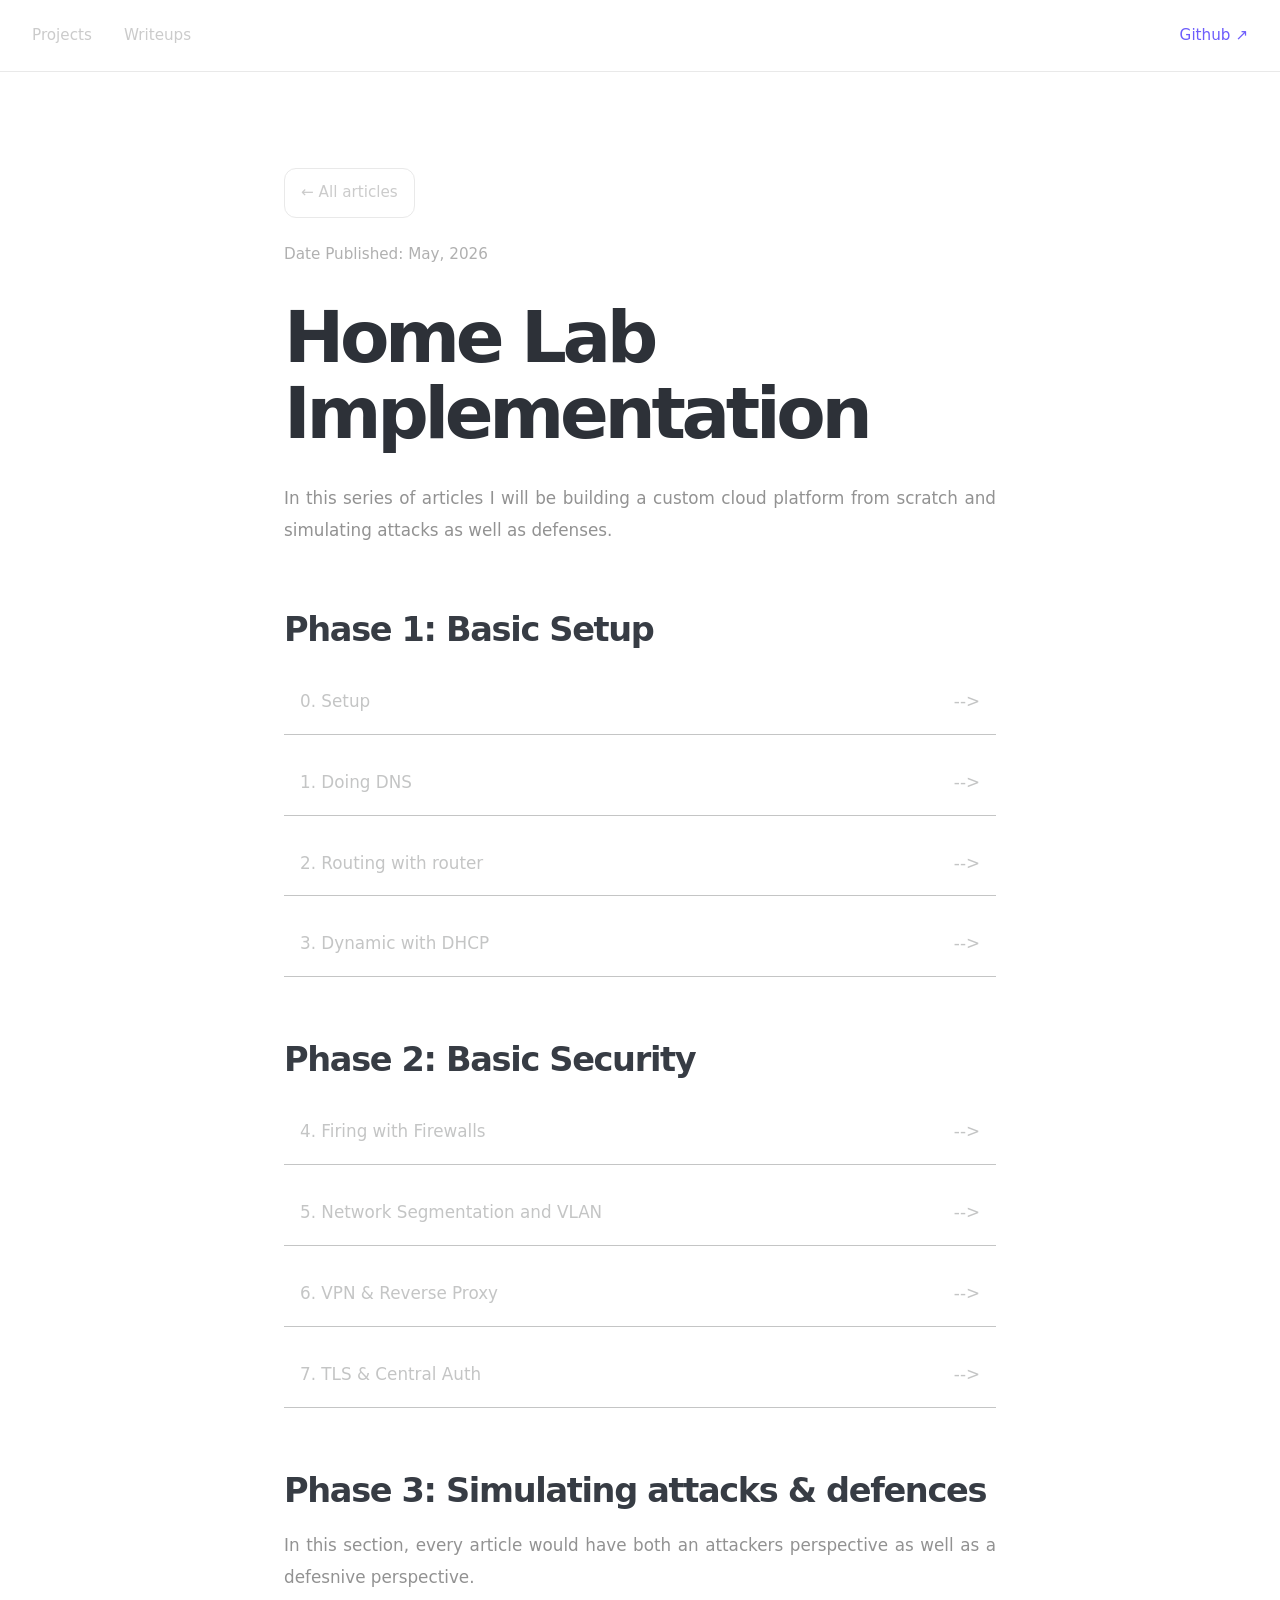
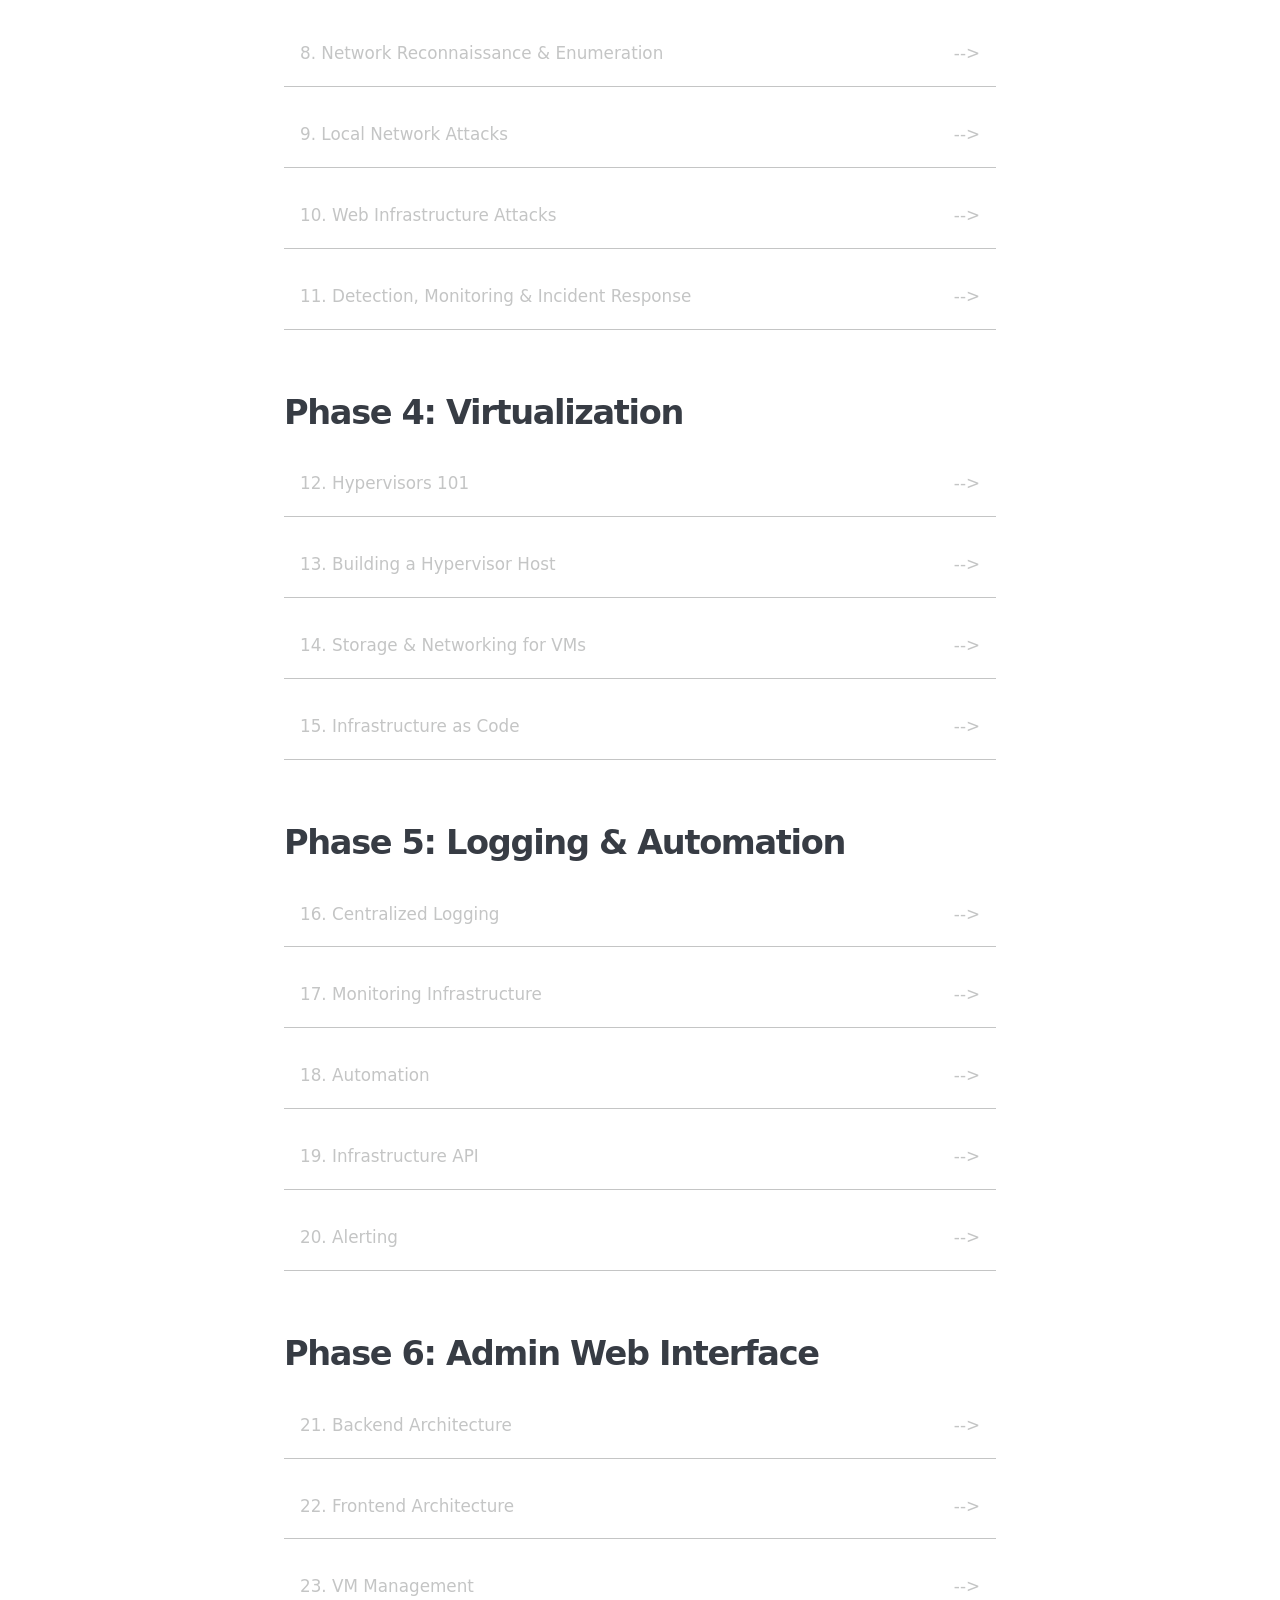
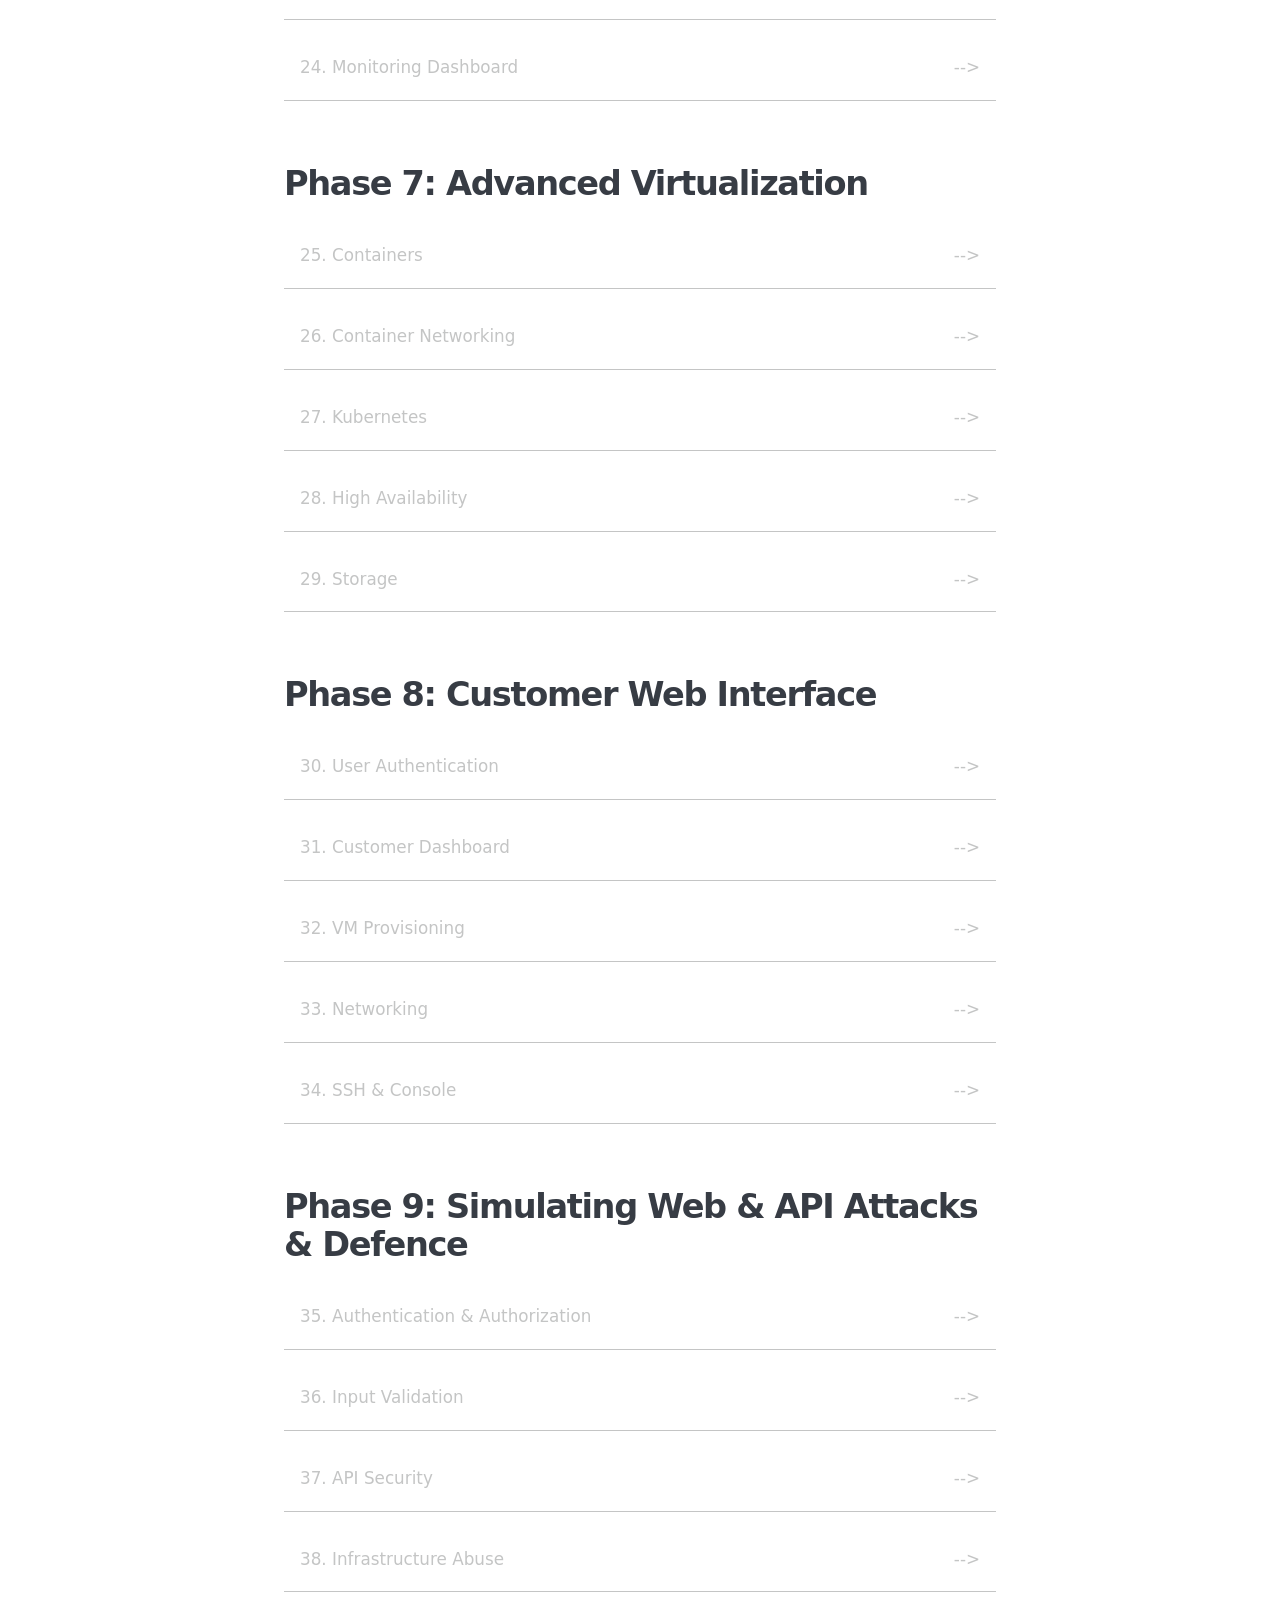
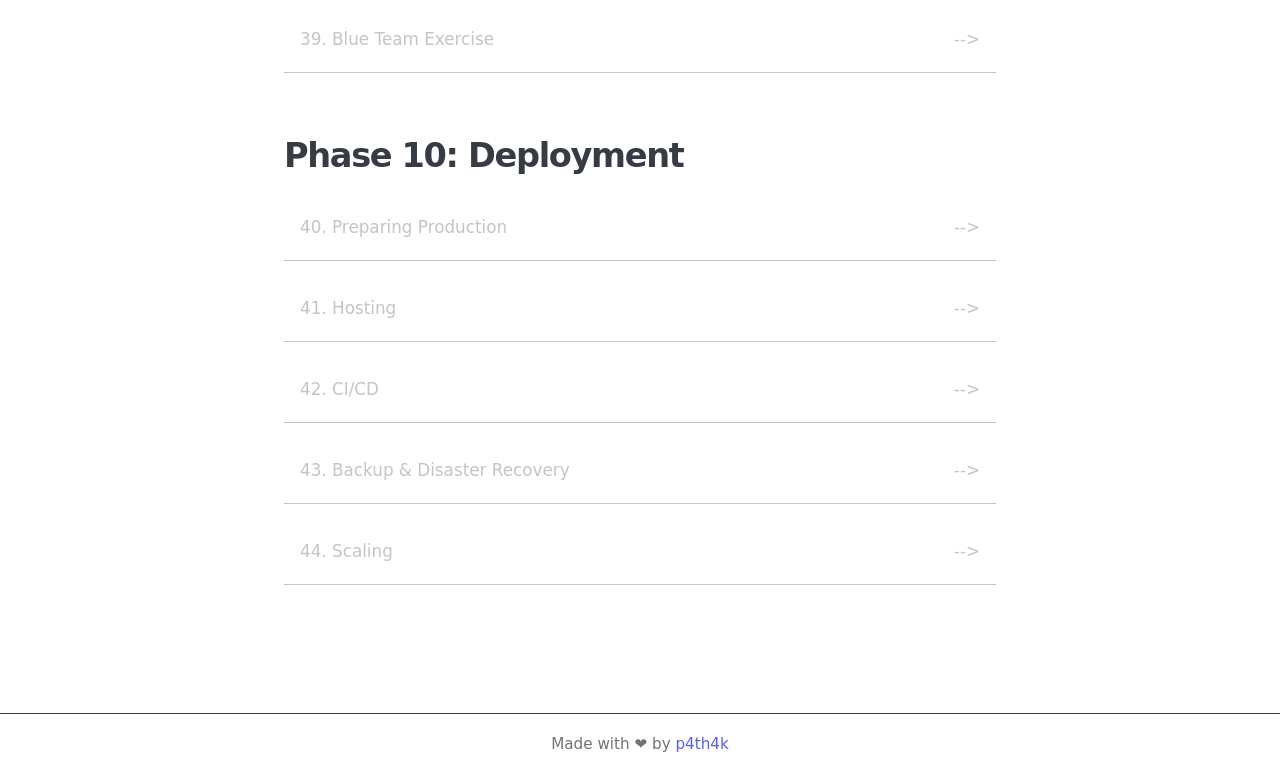
==== commit 85b360ba: "Updating the index" ====
--- a/index.html
+++ b/index.html
@@ -8,6 +8,11 @@
     <link rel="shortcut icon" href="./img/favicon.png" type="image/x-icon">
     <link rel="stylesheet" href="./css/pico.min.css">
     <link rel="stylesheet" href="./css/style.css">
+    <style>
+        main p{
+            text-align: justify;
+        }
+    </style>
 </head>
 
 <body>
@@ -16,12 +21,12 @@
         <nav class="site-nav">
 
             <div class="nav-left">
-                <a href="https://github.com/p4th4k?tab=repositories">Projects</a>
-                <a href="#">Writeups</a>
+                <a href="https://github.com/p4th4k?tab=repositories" target="_blank">Projects</a>
+                <a href="https://p4th4k.github.io/writeUps/" target="_blank">Writeups</a>
             </div>
 
             <div class="nav-right">
-                <a class="launch-link" href="https://github.com/p4th4k">Github ↗</a>
+                <a class="launch-link" href="https://github.com/p4th4k" target="_blank">Github ↗</a>
             </div>
 
         </nav>
@@ -29,7 +34,7 @@
 
     <main class="article-shell">
 
-        <a href="#" class="back-link">
+        <a href="https://p4th4k.github.io/writeUps/" target="_blank" class="back-link">
             ← All articles
         </a>
 
@@ -41,7 +46,10 @@
             Home Lab Implementation
         </h1>
 
+        <p>In this series of articles I will be building a custom cloud platform from scratch and simulating attacks as well as defenses.</p>
+
         <div class="index-div">
+            <h2>Phase 1: Basic Setup</h2>
             <section class="index">
                 <a href="./pages/0.html" target="_blank">
                     <p>0. Setup</p>
@@ -74,14 +82,351 @@
                     <p class="arrow">--></p>
                 </a>
             </section>
+            <h2>Phase 2: Basic Security</h2>
+            <section class="index">
+                <a href="" target="_blank">
+                    <p>4. Firing with Firewalls</p>
+                </a>
+                <a href="" target="_blank">
+                    <p class="arrow">--></p>
+                </a>
+            </section>
+            <section class="index">
+                <a href="" target="_blank">
+                    <p>5. Network Segmentation and VLAN</p>
+                </a>
+                <a href="" target="_blank">
+                    <p class="arrow">--></p>
+                </a>
+            </section>
+            <section class="index">
+                <a href="" target="_blank">
+                    <p>6. VPN & Reverse Proxy</p>
+                </a>
+                <a href="" target="_blank">
+                    <p class="arrow">--></p>
+                </a>
+            </section>
+            <section class="index">
+                <a href="" target="_blank">
+                    <p>7. TLS & Central Auth</p>
+                </a>
+                <a href="" target="_blank">
+                    <p class="arrow">--></p>
+                </a>
+            </section>
+            <h2>Phase 3: Simulating attacks & defences</h2>
+            <p>In this section, every article would have both an attackers perspective as well as a defesnive perspective.</p>
+            <section class="index">
+                <a href="" target="_blank">
+                    <p>8. Network Reconnaissance & Enumeration</p>
+                </a>
+                <a href="" target="_blank">
+                    <p class="arrow">--></p>
+                </a>
+            </section>
+            <section class="index">
+                <a href="" target="_blank">
+                    <p>9. Local Network Attacks</p>
+                </a>
+                <a href="" target="_blank">
+                    <p class="arrow">--></p>
+                </a>
+            </section>
+            <section class="index">
+                <a href="" target="_blank">
+                    <p>10. Web Infrastructure Attacks</p>
+                </a>
+                <a href="" target="_blank">
+                    <p class="arrow">--></p>
+                </a>
+            </section>
+            <section class="index">
+                <a href="" target="_blank">
+                    <p>11. Detection, Monitoring & Incident Response</p>
+                </a>
+                <a href="" target="_blank">
+                    <p class="arrow">--></p>
+                </a>
+            </section>
+            <h2>Phase 4: Virtualization</h2>
+            <section class="index">
+                <a href="" target="_blank">
+                    <p>12. Hypervisors 101</p>
+                </a>
+                <a href="" target="_blank">
+                    <p class="arrow">--></p>
+                </a>
+            </section>
+            <section class="index">
+                <a href="" target="_blank">
+                    <p>13. Building a Hypervisor Host</p>
+                </a>
+                <a href="" target="_blank">
+                    <p class="arrow">--></p>
+                </a>
+            </section>
+            <section class="index">
+                <a href="" target="_blank">
+                    <p>14. Storage & Networking for VMs</p>
+                </a>
+                <a href="" target="_blank">
+                    <p class="arrow">--></p>
+                </a>
+            </section>
+            <section class="index">
+                <a href="" target="_blank">
+                    <p>15. Infrastructure as Code</p>
+                </a>
+                <a href="" target="_blank">
+                    <p class="arrow">--></p>
+                </a>
+            </section>
+            <h2>Phase 5: Logging & Automation</h2>
+            <section class="index">
+                <a href="" target="_blank">
+                    <p>16. Centralized Logging</p>
+                </a>
+                <a href="" target="_blank">
+                    <p class="arrow">--></p>
+                </a>
+            </section>
+            <section class="index">
+                <a href="" target="_blank">
+                    <p>17. Monitoring Infrastructure</p>
+                </a>
+                <a href="" target="_blank">
+                    <p class="arrow">--></p>
+                </a>
+            </section>
+            <section class="index">
+                <a href="" target="_blank">
+                    <p>18. Automation</p>
+                </a>
+                <a href="" target="_blank">
+                    <p class="arrow">--></p>
+                </a>
+            </section>
+            <section class="index">
+                <a href="" target="_blank">
+                    <p>19. Infrastructure API</p>
+                </a>
+                <a href="" target="_blank">
+                    <p class="arrow">--></p>
+                </a>
+            </section>
+            <section class="index">
+                <a href="" target="_blank">
+                    <p>20. Alerting</p>
+                </a>
+                <a href="" target="_blank">
+                    <p class="arrow">--></p>
+                </a>
+            </section>
+            <h2>Phase 6: Admin Web Interface</h2>
+            <section class="index">
+                <a href="" target="_blank">
+                    <p>21. Backend Architecture</p>
+                </a>
+                <a href="" target="_blank">
+                    <p class="arrow">--></p>
+                </a>
+            </section>
+            <section class="index">
+                <a href="" target="_blank">
+                    <p>22. Frontend Architecture</p>
+                </a>
+                <a href="" target="_blank">
+                    <p class="arrow">--></p>
+                </a>
+            </section>
+            <section class="index">
+                <a href="" target="_blank">
+                    <p>23. VM Management</p>
+                </a>
+                <a href="" target="_blank">
+                    <p class="arrow">--></p>
+                </a>
+            </section>
+            <section class="index">
+                <a href="" target="_blank">
+                    <p>24. Monitoring Dashboard</p>
+                </a>
+                <a href="" target="_blank">
+                    <p class="arrow">--></p>
+                </a>
+            </section>
+            <h2>Phase 7: Advanced Virtualization</h2>
+            <section class="index">
+                <a href="" target="_blank">
+                    <p>25. Containers</p>
+                </a>
+                <a href="" target="_blank">
+                    <p class="arrow">--></p>
+                </a>
+            </section>
+            <section class="index">
+                <a href="" target="_blank">
+                    <p>26. Container Networking</p>
+                </a>
+                <a href="" target="_blank">
+                    <p class="arrow">--></p>
+                </a>
+            </section>
+            <section class="index">
+                <a href="" target="_blank">
+                    <p>27. Kubernetes</p>
+                </a>
+                <a href="" target="_blank">
+                    <p class="arrow">--></p>
+                </a>
+            </section>
+            <section class="index">
+                <a href="" target="_blank">
+                    <p>28. High Availability</p>
+                </a>
+                <a href="" target="_blank">
+                    <p class="arrow">--></p>
+                </a>
+            </section>
+            <section class="index">
+                <a href="" target="_blank">
+                    <p>29. Storage</p>
+                </a>
+                <a href="" target="_blank">
+                    <p class="arrow">--></p>
+                </a>
+            </section>
+            <h2>Phase 8: Customer Web Interface</h2>
+            <section class="index">
+                <a href="" target="_blank">
+                    <p>30. User Authentication</p>
+                </a>
+                <a href="" target="_blank">
+                    <p class="arrow">--></p>
+                </a>
+            </section>
+            <section class="index">
+                <a href="" target="_blank">
+                    <p>31. Customer Dashboard</p>
+                </a>
+                <a href="" target="_blank">
+                    <p class="arrow">--></p>
+                </a>
+            </section>
+            <section class="index">
+                <a href="" target="_blank">
+                    <p>32. VM Provisioning</p>
+                </a>
+                <a href="" target="_blank">
+                    <p class="arrow">--></p>
+                </a>
+            </section>
+            <section class="index">
+                <a href="" target="_blank">
+                    <p>33. Networking</p>
+                </a>
+                <a href="" target="_blank">
+                    <p class="arrow">--></p>
+                </a>
+            </section>
+            <section class="index">
+                <a href="" target="_blank">
+                    <p>34. SSH & Console</p>
+                </a>
+                <a href="" target="_blank">
+                    <p class="arrow">--></p>
+                </a>
+            </section>
+            <h2>Phase 9: Simulating Web & API Attacks & Defence</h2>
+            <section class="index">
+                <a href="" target="_blank">
+                    <p>35. Authentication & Authorization</p>
+                </a>
+                <a href="" target="_blank">
+                    <p class="arrow">--></p>
+                </a>
+            </section>
+            <section class="index">
+                <a href="" target="_blank">
+                    <p>36. Input Validation</p>
+                </a>
+                <a href="" target="_blank">
+                    <p class="arrow">--></p>
+                </a>
+            </section>
+            <section class="index">
+                <a href="" target="_blank">
+                    <p>37. API Security</p>
+                </a>
+                <a href="" target="_blank">
+                    <p class="arrow">--></p>
+                </a>
+            </section>
+            <section class="index">
+                <a href="" target="_blank">
+                    <p>38. Infrastructure Abuse</p>
+                </a>
+                <a href="" target="_blank">
+                    <p class="arrow">--></p>
+                </a>
+            </section>
+            <section class="index">
+                <a href="" target="_blank">
+                    <p>39. Blue Team Exercise</p>
+                </a>
+                <a href="" target="_blank">
+                    <p class="arrow">--></p>
+                </a>
+            </section>
+            <h2>Phase 10: Deployment</h2>
+            <section class="index">
+                <a href="" target="_blank">
+                    <p>40. Preparing Production</p>
+                </a>
+                <a href="" target="_blank">
+                    <p class="arrow">--></p>
+                </a>
+            </section>
+            <section class="index">
+                <a href="" target="_blank">
+                    <p>41. Hosting</p>
+                </a>
+                <a href="" target="_blank">
+                    <p class="arrow">--></p>
+                </a>
+            </section>
+            <section class="index">
+                <a href="" target="_blank">
+                    <p>42. CI/CD</p>
+                </a>
+                <a href="" target="_blank">
+                    <p class="arrow">--></p>
+                </a>
+            </section><section class="index">
+                <a href="" target="_blank">
+                    <p>43. Backup & Disaster Recovery</p>
+                </a>
+                <a href="" target="_blank">
+                    <p class="arrow">--></p>
+                </a>
+            </section>
+            <section class="index">
+                <a href="" target="_blank">
+                    <p>44. Scaling</p>
+                </a>
+                <a href="" target="_blank">
+                    <p class="arrow">--></p>
+                </a>
+            </section>
         </div>
     </main>
 
     <footer class="site-footer">
             <p>
-                Made with ❤️ by <a href="https://github.com/p4th4k">p4th4k</a>
+                Made with ❤️ by <a href="https://github.com/p4th4k" target="_blank">p4th4k</a>
             </p>
         </footer>
 </body>
 
-</html>+</html>
--- a/css/style.css
+++ b/css/style.css
@@ -314,4 +314,10 @@
     transform: translate(6px);
     scale: 1 !important;
     transition: 10ms ease-in-out;
+}
+
+code{
+    padding: 0 !important;
+    margin-left: -8em !important;
+    line-height: 0.5 !important;
 }
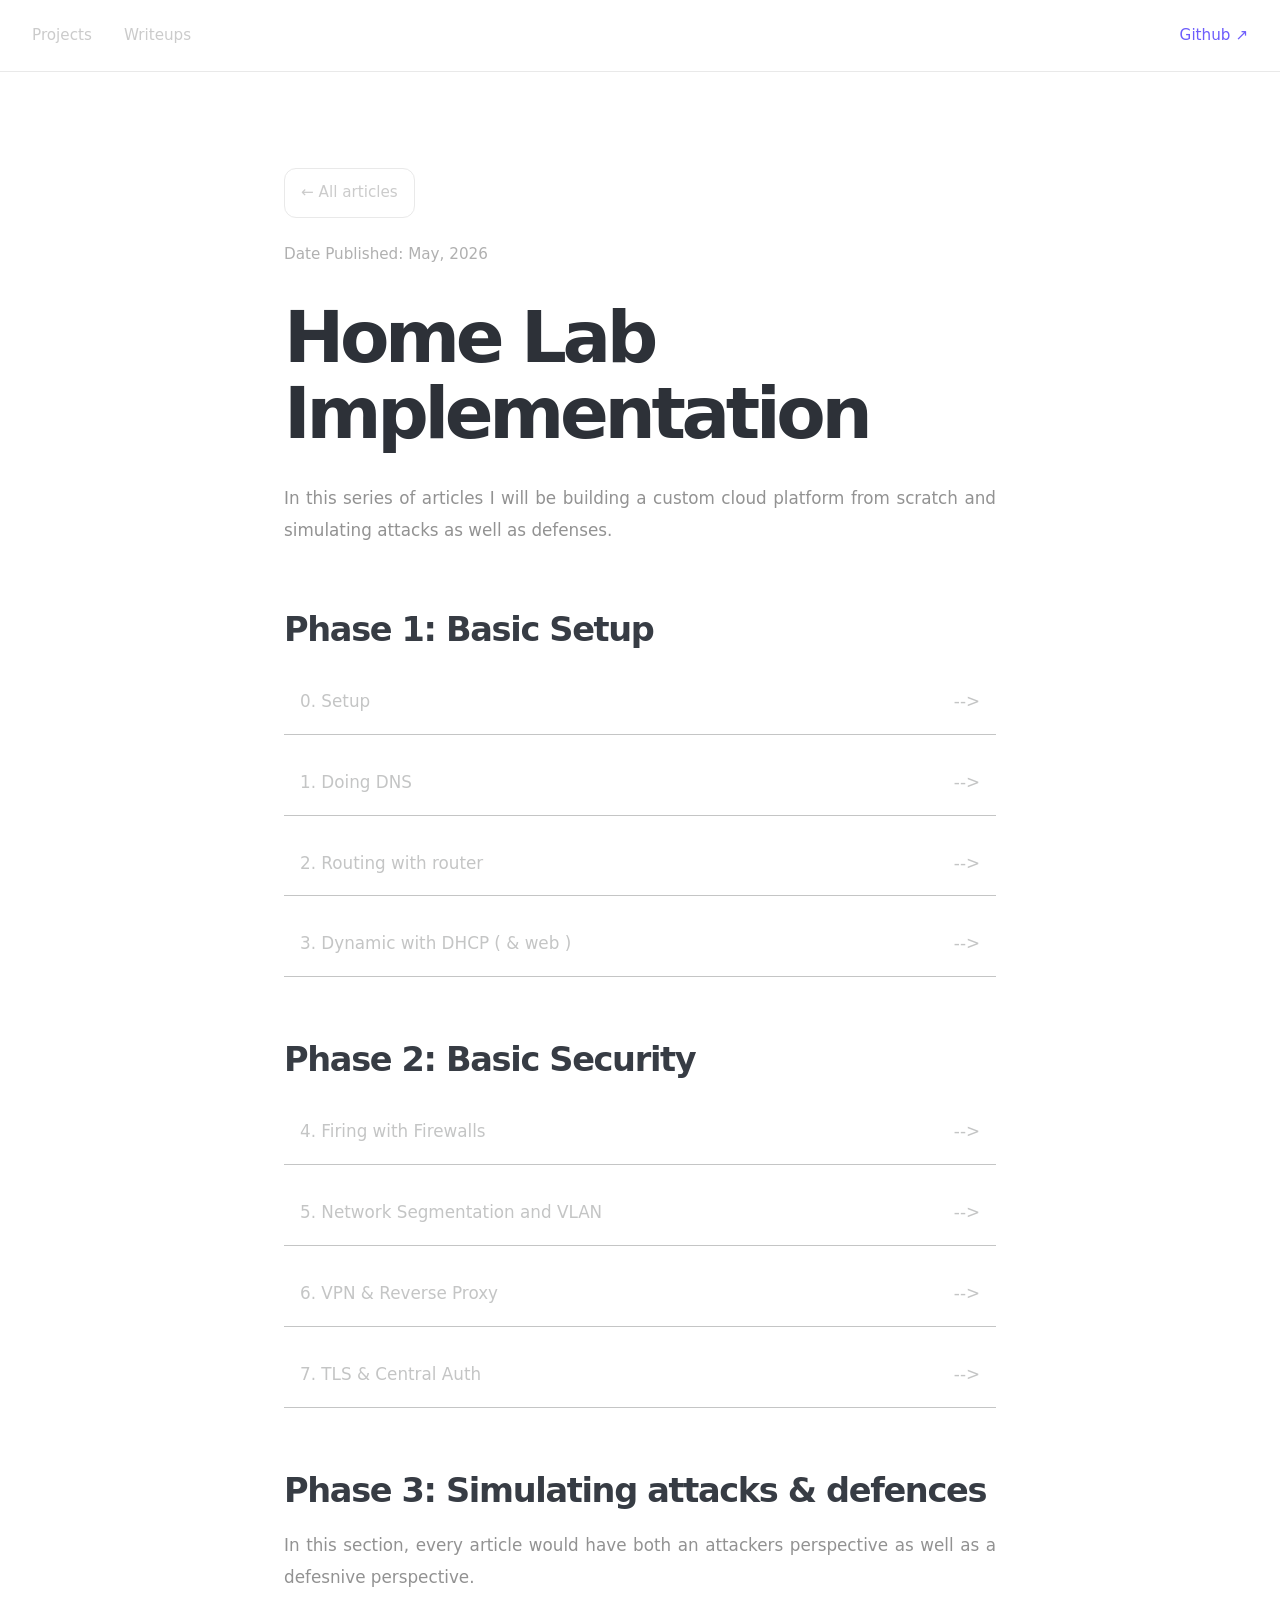
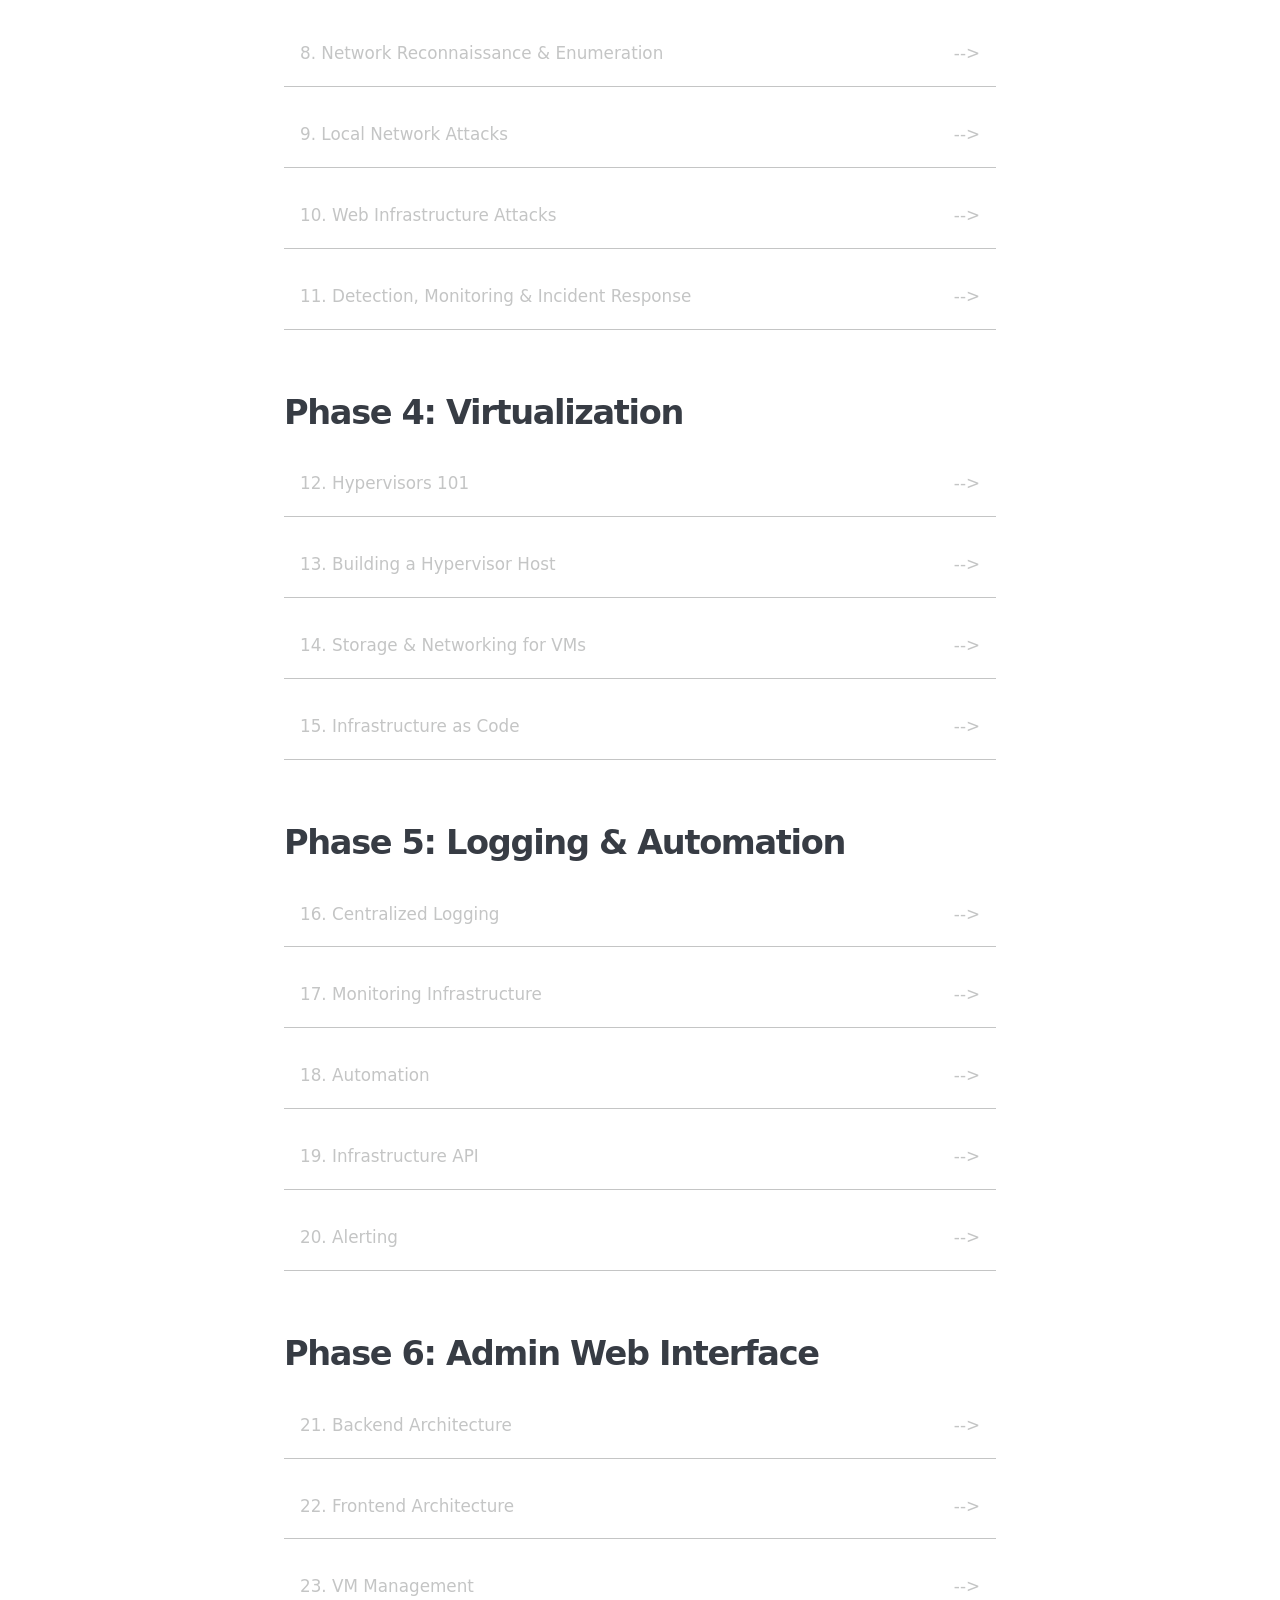
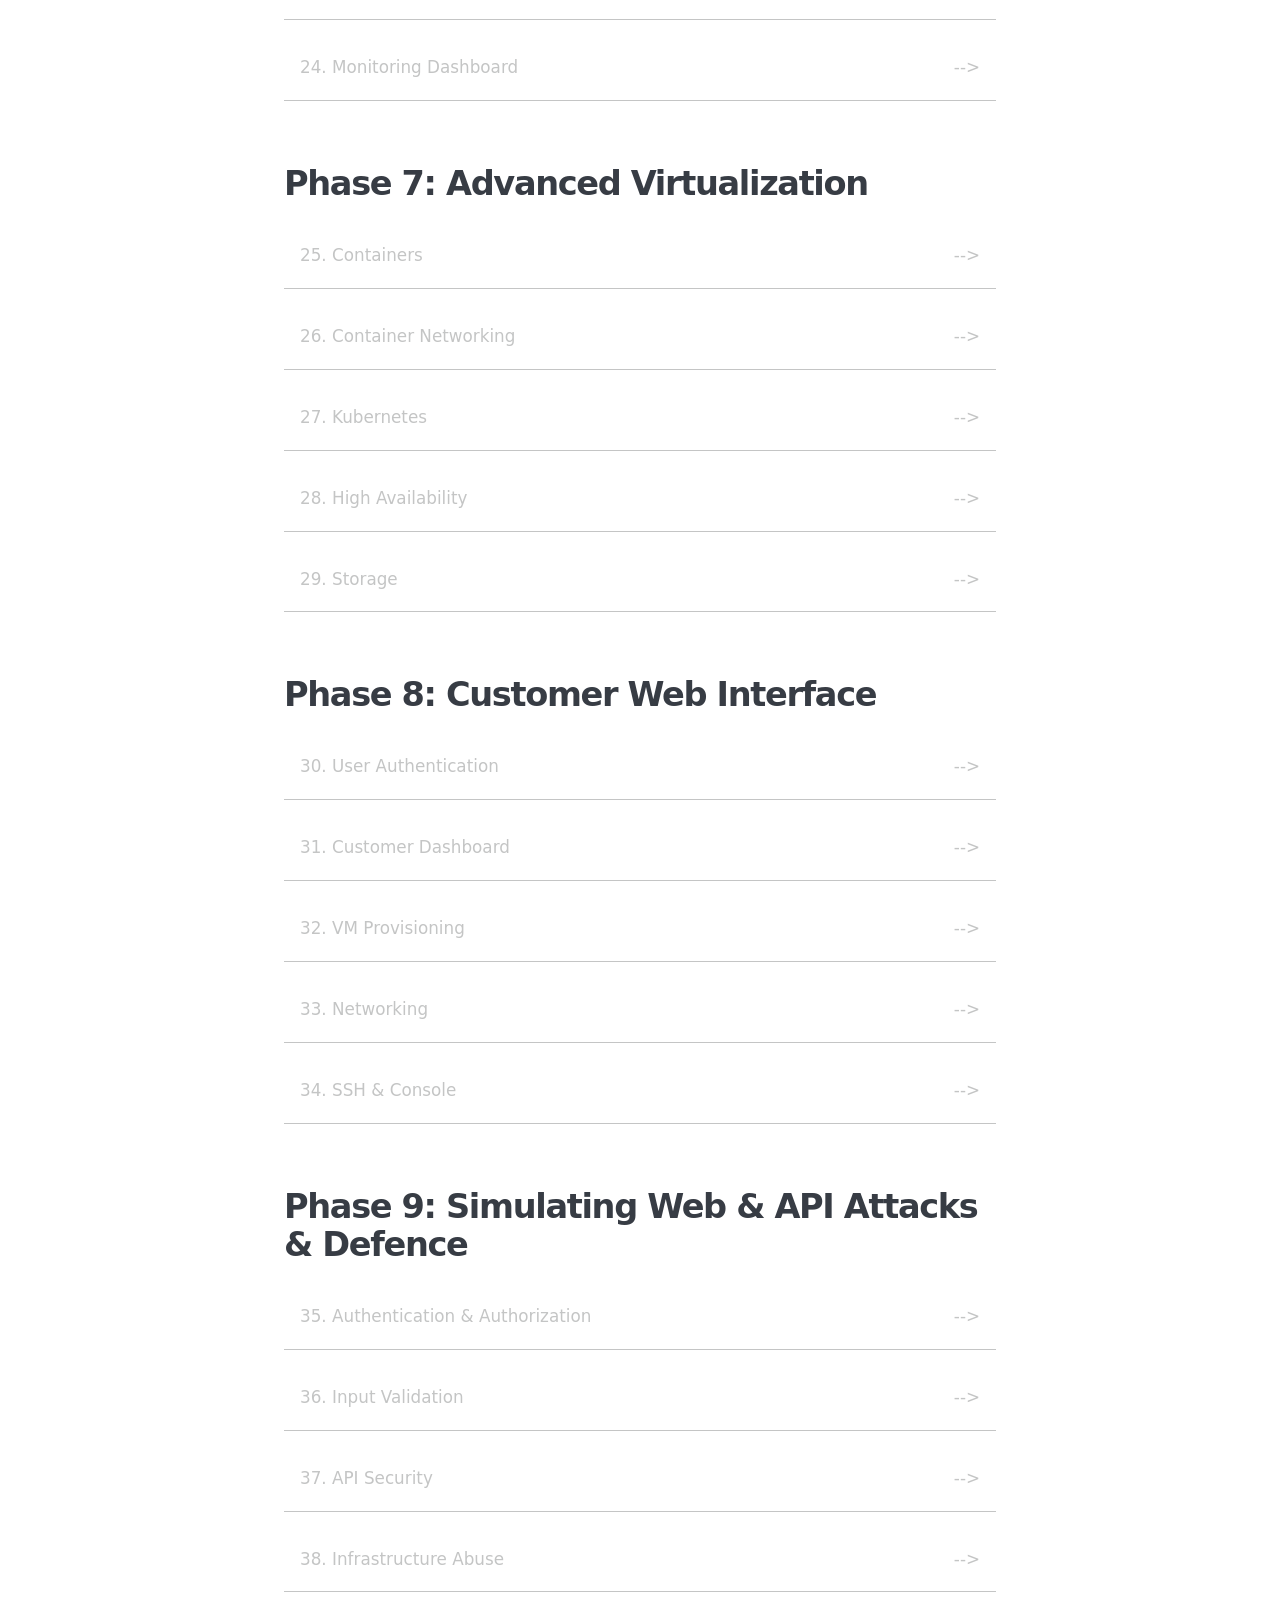
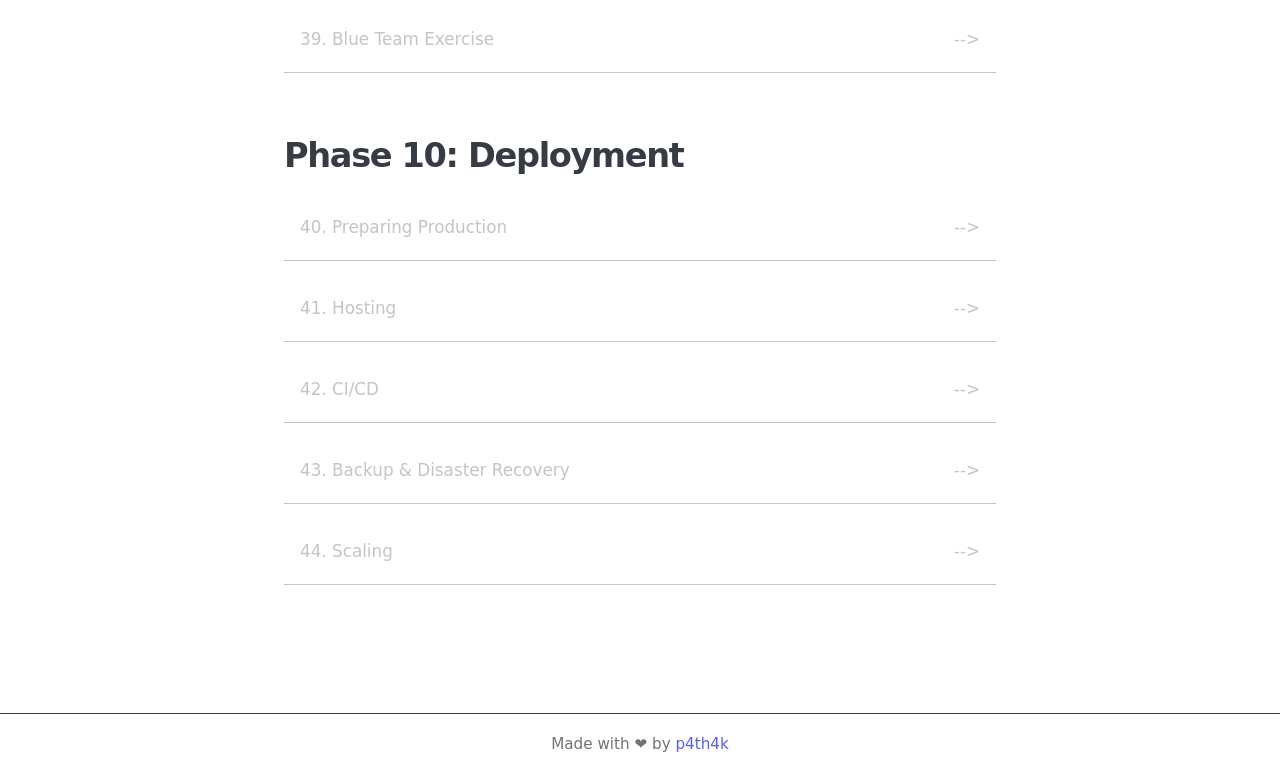
==== commit d5c2c498: "Routing with router" ====
--- a/index.html
+++ b/index.html
@@ -51,374 +51,383 @@
         <div class="index-div">
             <h2>Phase 1: Basic Setup</h2>
             <section class="index">
-                <a href="./pages/0.html" target="_blank">
+                <a href="./pages/phase1/0.html" target="_blank">
                     <p>0. Setup</p>
                 </a>
-                <a href="./pages/0.html" target="_blank">
+                <a href="./pages/phase1/0.html" target="_blank">
                     <p class="arrow">--></p>
                 </a>
             </section>
             <section class="index">
-                <a href="./pages/1.html" target="_blank">
+                <a href="./pages/phase1/1.html" target="_blank">
                     <p>1. Doing DNS</p>
                 </a>
-                <a href="./pages/1.html" target="_blank">
+                <a href="./pages/phase1/1.html" target="_blank">
                     <p class="arrow">--></p>
                 </a>
             </section>
             <section class="index">
-                <a href="./pages/2.html" target="_blank">
+                <a href="./pages/phase1/2.html" target="_blank">
                     <p>2. Routing with router</p>
                 </a>
-                <a href="./pages/2.html" target="_blank">
+                <a href="./pages/phase1/2.html" target="_blank">
                     <p class="arrow">--></p>
                 </a>
             </section>
             <section class="index">
-                <a href="./pages/3.html" target="_blank">
-                    <p>3. Dynamic with DHCP</p>
-                </a>
-                <a href="./pages/3.html" target="_blank">
+                <a href="./pages/phase1/3.html" target="_blank">
+                    <p>3. Dynamic with DHCP ( & web )</p>
+                </a>
+                <a href="./pages/phase1/3.html" target="_blank">
                     <p class="arrow">--></p>
                 </a>
             </section>
             <h2>Phase 2: Basic Security</h2>
-            <section class="index">
-                <a href="" target="_blank">
-                    <p>4. Firing with Firewalls</p>
-                </a>
-                <a href="" target="_blank">
-                    <p class="arrow">--></p>
-                </a>
-            </section>
-            <section class="index">
-                <a href="" target="_blank">
-                    <p>5. Network Segmentation and VLAN</p>
-                </a>
-                <a href="" target="_blank">
-                    <p class="arrow">--></p>
-                </a>
-            </section>
-            <section class="index">
-                <a href="" target="_blank">
-                    <p>6. VPN & Reverse Proxy</p>
-                </a>
-                <a href="" target="_blank">
-                    <p class="arrow">--></p>
-                </a>
-            </section>
-            <section class="index">
-                <a href="" target="_blank">
-                    <p>7. TLS & Central Auth</p>
-                </a>
-                <a href="" target="_blank">
-                    <p class="arrow">--></p>
-                </a>
-            </section>
-            <h2>Phase 3: Simulating attacks & defences</h2>
-            <p>In this section, every article would have both an attackers perspective as well as a defesnive perspective.</p>
-            <section class="index">
-                <a href="" target="_blank">
-                    <p>8. Network Reconnaissance & Enumeration</p>
-                </a>
-                <a href="" target="_blank">
-                    <p class="arrow">--></p>
-                </a>
-            </section>
-            <section class="index">
-                <a href="" target="_blank">
-                    <p>9. Local Network Attacks</p>
-                </a>
-                <a href="" target="_blank">
-                    <p class="arrow">--></p>
-                </a>
-            </section>
-            <section class="index">
-                <a href="" target="_blank">
-                    <p>10. Web Infrastructure Attacks</p>
-                </a>
-                <a href="" target="_blank">
-                    <p class="arrow">--></p>
-                </a>
-            </section>
-            <section class="index">
-                <a href="" target="_blank">
-                    <p>11. Detection, Monitoring & Incident Response</p>
-                </a>
-                <a href="" target="_blank">
-                    <p class="arrow">--></p>
-                </a>
-            </section>
-            <h2>Phase 4: Virtualization</h2>
-            <section class="index">
-                <a href="" target="_blank">
-                    <p>12. Hypervisors 101</p>
-                </a>
-                <a href="" target="_blank">
-                    <p class="arrow">--></p>
-                </a>
-            </section>
-            <section class="index">
-                <a href="" target="_blank">
-                    <p>13. Building a Hypervisor Host</p>
-                </a>
-                <a href="" target="_blank">
-                    <p class="arrow">--></p>
-                </a>
-            </section>
-            <section class="index">
-                <a href="" target="_blank">
-                    <p>14. Storage & Networking for VMs</p>
-                </a>
-                <a href="" target="_blank">
-                    <p class="arrow">--></p>
-                </a>
-            </section>
-            <section class="index">
-                <a href="" target="_blank">
-                    <p>15. Infrastructure as Code</p>
-                </a>
-                <a href="" target="_blank">
-                    <p class="arrow">--></p>
-                </a>
-            </section>
-            <h2>Phase 5: Logging & Automation</h2>
-            <section class="index">
-                <a href="" target="_blank">
-                    <p>16. Centralized Logging</p>
-                </a>
-                <a href="" target="_blank">
-                    <p class="arrow">--></p>
-                </a>
-            </section>
-            <section class="index">
-                <a href="" target="_blank">
-                    <p>17. Monitoring Infrastructure</p>
-                </a>
-                <a href="" target="_blank">
-                    <p class="arrow">--></p>
-                </a>
-            </section>
-            <section class="index">
-                <a href="" target="_blank">
-                    <p>18. Automation</p>
-                </a>
-                <a href="" target="_blank">
-                    <p class="arrow">--></p>
-                </a>
-            </section>
-            <section class="index">
-                <a href="" target="_blank">
-                    <p>19. Infrastructure API</p>
-                </a>
-                <a href="" target="_blank">
-                    <p class="arrow">--></p>
-                </a>
-            </section>
-            <section class="index">
-                <a href="" target="_blank">
-                    <p>20. Alerting</p>
-                </a>
-                <a href="" target="_blank">
-                    <p class="arrow">--></p>
-                </a>
-            </section>
-            <h2>Phase 6: Admin Web Interface</h2>
-            <section class="index">
-                <a href="" target="_blank">
-                    <p>21. Backend Architecture</p>
-                </a>
-                <a href="" target="_blank">
-                    <p class="arrow">--></p>
-                </a>
-            </section>
-            <section class="index">
-                <a href="" target="_blank">
-                    <p>22. Frontend Architecture</p>
-                </a>
-                <a href="" target="_blank">
-                    <p class="arrow">--></p>
-                </a>
-            </section>
-            <section class="index">
-                <a href="" target="_blank">
-                    <p>23. VM Management</p>
-                </a>
-                <a href="" target="_blank">
-                    <p class="arrow">--></p>
-                </a>
-            </section>
-            <section class="index">
-                <a href="" target="_blank">
-                    <p>24. Monitoring Dashboard</p>
-                </a>
-                <a href="" target="_blank">
-                    <p class="arrow">--></p>
-                </a>
-            </section>
-            <h2>Phase 7: Advanced Virtualization</h2>
-            <section class="index">
-                <a href="" target="_blank">
-                    <p>25. Containers</p>
-                </a>
-                <a href="" target="_blank">
-                    <p class="arrow">--></p>
-                </a>
-            </section>
-            <section class="index">
-                <a href="" target="_blank">
-                    <p>26. Container Networking</p>
-                </a>
-                <a href="" target="_blank">
-                    <p class="arrow">--></p>
-                </a>
-            </section>
-            <section class="index">
-                <a href="" target="_blank">
-                    <p>27. Kubernetes</p>
-                </a>
-                <a href="" target="_blank">
-                    <p class="arrow">--></p>
-                </a>
-            </section>
-            <section class="index">
-                <a href="" target="_blank">
-                    <p>28. High Availability</p>
-                </a>
-                <a href="" target="_blank">
-                    <p class="arrow">--></p>
-                </a>
-            </section>
-            <section class="index">
-                <a href="" target="_blank">
-                    <p>29. Storage</p>
-                </a>
-                <a href="" target="_blank">
-                    <p class="arrow">--></p>
-                </a>
-            </section>
-            <h2>Phase 8: Customer Web Interface</h2>
-            <section class="index">
-                <a href="" target="_blank">
-                    <p>30. User Authentication</p>
-                </a>
-                <a href="" target="_blank">
-                    <p class="arrow">--></p>
-                </a>
-            </section>
-            <section class="index">
-                <a href="" target="_blank">
-                    <p>31. Customer Dashboard</p>
-                </a>
-                <a href="" target="_blank">
-                    <p class="arrow">--></p>
-                </a>
-            </section>
-            <section class="index">
-                <a href="" target="_blank">
-                    <p>32. VM Provisioning</p>
-                </a>
-                <a href="" target="_blank">
-                    <p class="arrow">--></p>
-                </a>
-            </section>
-            <section class="index">
-                <a href="" target="_blank">
-                    <p>33. Networking</p>
-                </a>
-                <a href="" target="_blank">
-                    <p class="arrow">--></p>
-                </a>
-            </section>
-            <section class="index">
-                <a href="" target="_blank">
-                    <p>34. SSH & Console</p>
-                </a>
-                <a href="" target="_blank">
-                    <p class="arrow">--></p>
-                </a>
-            </section>
-            <h2>Phase 9: Simulating Web & API Attacks & Defence</h2>
-            <section class="index">
-                <a href="" target="_blank">
-                    <p>35. Authentication & Authorization</p>
-                </a>
-                <a href="" target="_blank">
-                    <p class="arrow">--></p>
-                </a>
-            </section>
-            <section class="index">
-                <a href="" target="_blank">
-                    <p>36. Input Validation</p>
-                </a>
-                <a href="" target="_blank">
-                    <p class="arrow">--></p>
-                </a>
-            </section>
-            <section class="index">
-                <a href="" target="_blank">
-                    <p>37. API Security</p>
-                </a>
-                <a href="" target="_blank">
-                    <p class="arrow">--></p>
-                </a>
-            </section>
-            <section class="index">
-                <a href="" target="_blank">
-                    <p>38. Infrastructure Abuse</p>
-                </a>
-                <a href="" target="_blank">
-                    <p class="arrow">--></p>
-                </a>
-            </section>
-            <section class="index">
-                <a href="" target="_blank">
-                    <p>39. Blue Team Exercise</p>
-                </a>
-                <a href="" target="_blank">
-                    <p class="arrow">--></p>
-                </a>
-            </section>
-            <h2>Phase 10: Deployment</h2>
-            <section class="index">
-                <a href="" target="_blank">
-                    <p>40. Preparing Production</p>
-                </a>
-                <a href="" target="_blank">
-                    <p class="arrow">--></p>
-                </a>
-            </section>
-            <section class="index">
-                <a href="" target="_blank">
-                    <p>41. Hosting</p>
-                </a>
-                <a href="" target="_blank">
-                    <p class="arrow">--></p>
-                </a>
-            </section>
-            <section class="index">
-                <a href="" target="_blank">
-                    <p>42. CI/CD</p>
-                </a>
-                <a href="" target="_blank">
-                    <p class="arrow">--></p>
-                </a>
-            </section><section class="index">
-                <a href="" target="_blank">
-                    <p>43. Backup & Disaster Recovery</p>
-                </a>
-                <a href="" target="_blank">
-                    <p class="arrow">--></p>
-                </a>
-            </section>
-            <section class="index">
-                <a href="" target="_blank">
-                    <p>44. Scaling</p>
-                </a>
-                <a href="" target="_blank">
-                    <p class="arrow">--></p>
-                </a>
-            </section>
+<section class="index">
+    <a href="./pages/phase2/4.html" target="_blank">
+        <p>4. Firing with Firewalls</p>
+    </a>
+    <a href="./pages/phase2/4.html" target="_blank">
+        <p class="arrow">--></p>
+    </a>
+</section>
+<section class="index">
+    <a href="./pages/phase2/5.html" target="_blank">
+        <p>5. Network Segmentation and VLAN</p>
+    </a>
+    <a href="./pages/phase2/5.html" target="_blank">
+        <p class="arrow">--></p>
+    </a>
+</section>
+<section class="index">
+    <a href="./pages/phase2/6.html" target="_blank">
+        <p>6. VPN & Reverse Proxy</p>
+    </a>
+    <a href="./pages/phase2/6.html" target="_blank">
+        <p class="arrow">--></p>
+    </a>
+</section>
+<section class="index">
+    <a href="./pages/phase2/7.html" target="_blank">
+        <p>7. TLS & Central Auth</p>
+    </a>
+    <a href="./pages/phase2/7.html" target="_blank">
+        <p class="arrow">--></p>
+    </a>
+</section>
+
+<h2>Phase 3: Simulating attacks & defences</h2>
+<p>In this section, every article would have both an attackers perspective as well as a defesnive perspective.</p>
+<section class="index">
+    <a href="./pages/phase3/8.html" target="_blank">
+        <p>8. Network Reconnaissance & Enumeration</p>
+    </a>
+    <a href="./pages/phase3/8.html" target="_blank">
+        <p class="arrow">--></p>
+    </a>
+</section>
+<section class="index">
+    <a href="./pages/phase3/9.html" target="_blank">
+        <p>9. Local Network Attacks</p>
+    </a>
+    <a href="./pages/phase3/9.html" target="_blank">
+        <p class="arrow">--></p>
+    </a>
+</section>
+<section class="index">
+    <a href="./pages/phase3/10.html" target="_blank">
+        <p>10. Web Infrastructure Attacks</p>
+    </a>
+    <a href="./pages/phase3/10.html" target="_blank">
+        <p class="arrow">--></p>
+    </a>
+</section>
+<section class="index">
+    <a href="./pages/phase3/11.html" target="_blank">
+        <p>11. Detection, Monitoring & Incident Response</p>
+    </a>
+    <a href="./pages/phase3/11.html" target="_blank">
+        <p class="arrow">--></p>
+    </a>
+</section>
+
+<h2>Phase 4: Virtualization</h2>
+<section class="index">
+    <a href="./pages/phase4/12.html" target="_blank">
+        <p>12. Hypervisors 101</p>
+    </a>
+    <a href="./pages/phase4/12.html" target="_blank">
+        <p class="arrow">--></p>
+    </a>
+</section>
+<section class="index">
+    <a href="./pages/phase4/13.html" target="_blank">
+        <p>13. Building a Hypervisor Host</p>
+    </a>
+    <a href="./pages/phase4/13.html" target="_blank">
+        <p class="arrow">--></p>
+    </a>
+</section>
+<section class="index">
+    <a href="./pages/phase4/14.html" target="_blank">
+        <p>14. Storage & Networking for VMs</p>
+    </a>
+    <a href="./pages/phase4/14.html" target="_blank">
+        <p class="arrow">--></p>
+    </a>
+</section>
+<section class="index">
+    <a href="./pages/phase4/15.html" target="_blank">
+        <p>15. Infrastructure as Code</p>
+    </a>
+    <a href="./pages/phase4/15.html" target="_blank">
+        <p class="arrow">--></p>
+    </a>
+</section>
+
+<h2>Phase 5: Logging & Automation</h2>
+<section class="index">
+    <a href="./pages/phase5/16.html" target="_blank">
+        <p>16. Centralized Logging</p>
+    </a>
+    <a href="./pages/phase5/16.html" target="_blank">
+        <p class="arrow">--></p>
+    </a>
+</section>
+<section class="index">
+    <a href="./pages/phase5/17.html" target="_blank">
+        <p>17. Monitoring Infrastructure</p>
+    </a>
+    <a href="./pages/phase5/17.html" target="_blank">
+        <p class="arrow">--></p>
+    </a>
+</section>
+<section class="index">
+    <a href="./pages/phase5/18.html" target="_blank">
+        <p>18. Automation</p>
+    </a>
+    <a href="./pages/phase5/18.html" target="_blank">
+        <p class="arrow">--></p>
+    </a>
+</section>
+<section class="index">
+    <a href="./pages/phase5/19.html" target="_blank">
+        <p>19. Infrastructure API</p>
+    </a>
+    <a href="./pages/phase5/19.html" target="_blank">
+        <p class="arrow">--></p>
+    </a>
+</section>
+<section class="index">
+    <a href="./pages/phase5/20.html" target="_blank">
+        <p>20. Alerting</p>
+    </a>
+    <a href="./pages/phase5/20.html" target="_blank">
+        <p class="arrow">--></p>
+    </a>
+</section>
+
+<h2>Phase 6: Admin Web Interface</h2>
+<section class="index">
+    <a href="./pages/phase6/21.html" target="_blank">
+        <p>21. Backend Architecture</p>
+    </a>
+    <a href="./pages/phase6/21.html" target="_blank">
+        <p class="arrow">--></p>
+    </a>
+</section>
+<section class="index">
+    <a href="./pages/phase6/22.html" target="_blank">
+        <p>22. Frontend Architecture</p>
+    </a>
+    <a href="./pages/phase6/22.html" target="_blank">
+        <p class="arrow">--></p>
+    </a>
+</section>
+<section class="index">
+    <a href="./pages/phase6/23.html" target="_blank">
+        <p>23. VM Management</p>
+    </a>
+    <a href="./pages/phase6/23.html" target="_blank">
+        <p class="arrow">--></p>
+    </a>
+</section>
+<section class="index">
+    <a href="./pages/phase6/24.html" target="_blank">
+        <p>24. Monitoring Dashboard</p>
+    </a>
+    <a href="./pages/phase6/24.html" target="_blank">
+        <p class="arrow">--></p>
+    </a>
+</section>
+
+<h2>Phase 7: Advanced Virtualization</h2>
+<section class="index">
+    <a href="./pages/phase7/25.html" target="_blank">
+        <p>25. Containers</p>
+    </a>
+    <a href="./pages/phase7/25.html" target="_blank">
+        <p class="arrow">--></p>
+    </a>
+</section>
+<section class="index">
+    <a href="./pages/phase7/26.html" target="_blank">
+        <p>26. Container Networking</p>
+    </a>
+    <a href="./pages/phase7/26.html" target="_blank">
+        <p class="arrow">--></p>
+    </a>
+</section>
+<section class="index">
+    <a href="./pages/phase7/27.html" target="_blank">
+        <p>27. Kubernetes</p>
+    </a>
+    <a href="./pages/phase7/27.html" target="_blank">
+        <p class="arrow">--></p>
+    </a>
+</section>
+<section class="index">
+    <a href="./pages/phase7/28.html" target="_blank">
+        <p>28. High Availability</p>
+    </a>
+    <a href="./pages/phase7/28.html" target="_blank">
+        <p class="arrow">--></p>
+    </a>
+</section>
+<section class="index">
+    <a href="./pages/phase7/29.html" target="_blank">
+        <p>29. Storage</p>
+    </a>
+    <a href="./pages/phase7/29.html" target="_blank">
+        <p class="arrow">--></p>
+    </a>
+</section>
+
+<h2>Phase 8: Customer Web Interface</h2>
+<section class="index">
+    <a href="./pages/phase8/30.html" target="_blank">
+        <p>30. User Authentication</p>
+    </a>
+    <a href="./pages/phase8/30.html" target="_blank">
+        <p class="arrow">--></p>
+    </a>
+</section>
+<section class="index">
+    <a href="./pages/phase8/31.html" target="_blank">
+        <p>31. Customer Dashboard</p>
+    </a>
+    <a href="./pages/phase8/31.html" target="_blank">
+        <p class="arrow">--></p>
+    </a>
+</section>
+<section class="index">
+    <a href="./pages/phase8/32.html" target="_blank">
+        <p>32. VM Provisioning</p>
+    </a>
+    <a href="./pages/phase8/32.html" target="_blank">
+        <p class="arrow">--></p>
+    </a>
+</section>
+<section class="index">
+    <a href="./pages/phase8/33.html" target="_blank">
+        <p>33. Networking</p>
+    </a>
+    <a href="./pages/phase8/33.html" target="_blank">
+        <p class="arrow">--></p>
+    </a>
+</section>
+<section class="index">
+    <a href="./pages/phase8/34.html" target="_blank">
+        <p>34. SSH & Console</p>
+    </a>
+    <a href="./pages/phase8/34.html" target="_blank">
+        <p class="arrow">--></p>
+    </a>
+</section>
+
+<h2>Phase 9: Simulating Web & API Attacks & Defence</h2>
+<section class="index">
+    <a href="./pages/phase9/35.html" target="_blank">
+        <p>35. Authentication & Authorization</p>
+    </a>
+    <a href="./pages/phase9/35.html" target="_blank">
+        <p class="arrow">--></p>
+    </a>
+</section>
+<section class="index">
+    <a href="./pages/phase9/36.html" target="_blank">
+        <p>36. Input Validation</p>
+    </a>
+    <a href="./pages/phase9/36.html" target="_blank">
+        <p class="arrow">--></p>
+    </a>
+</section>
+<section class="index">
+    <a href="./pages/phase9/37.html" target="_blank">
+        <p>37. API Security</p>
+    </a>
+    <a href="./pages/phase9/37.html" target="_blank">
+        <p class="arrow">--></p>
+    </a>
+</section>
+<section class="index">
+    <a href="./pages/phase9/38.html" target="_blank">
+        <p>38. Infrastructure Abuse</p>
+    </a>
+    <a href="./pages/phase9/38.html" target="_blank">
+        <p class="arrow">--></p>
+    </a>
+</section>
+<section class="index">
+    <a href="./pages/phase9/39.html" target="_blank">
+        <p>39. Blue Team Exercise</p>
+    </a>
+    <a href="./pages/phase9/39.html" target="_blank">
+        <p class="arrow">--></p>
+    </a>
+</section>
+
+<h2>Phase 10: Deployment</h2>
+<section class="index">
+    <a href="./pages/phase10/40.html" target="_blank">
+        <p>40. Preparing Production</p>
+    </a>
+    <a href="./pages/phase10/40.html" target="_blank">
+        <p class="arrow">--></p>
+    </a>
+</section>
+<section class="index">
+    <a href="./pages/phase10/41.html" target="_blank">
+        <p>41. Hosting</p>
+    </a>
+    <a href="./pages/phase10/41.html" target="_blank">
+        <p class="arrow">--></p>
+    </a>
+</section>
+<section class="index">
+    <a href="./pages/phase10/42.html" target="_blank">
+        <p>42. CI/CD</p>
+    </a>
+    <a href="./pages/phase10/42.html" target="_blank">
+        <p class="arrow">--></p>
+    </a>
+</section>
+<section class="index">
+    <a href="./pages/phase10/43.html" target="_blank">
+        <p>43. Backup & Disaster Recovery</p>
+    </a>
+    <a href="./pages/phase10/43.html" target="_blank">
+        <p class="arrow">--></p>
+    </a>
+</section>
+<section class="index">
+    <a href="./pages/phase10/44.html" target="_blank">
+        <p>44. Scaling</p>
+    </a>
+    <a href="./pages/phase10/44.html" target="_blank">
+        <p class="arrow">--></p>
+    </a>
+</section>
         </div>
     </main>
 
--- a/css/style.css
+++ b/css/style.css
@@ -15,6 +15,21 @@
     color: var(--text-color);
 }
 
+
+ol li a {
+    color: #c2c7d0;
+    text-decoration: underline;
+}
+
+html {
+    scroll-behavior: smooth;
+}
+
+.article-content p {
+    text-align: justify !important;
+}
+
+
 /* ---------- Navbar ---------- */
 
 .site-header {
@@ -180,143 +195,143 @@
 }
 
 .code-block {
-  margin: 2rem 0;
-
-  background: #0f1115;
-  border: 1px solid #1f232b;
-  border-radius: 16px;
-
-  overflow: hidden;
+    margin: 2rem 0;
+
+    background: #0f1115;
+    border: 1px solid #1f232b;
+    border-radius: 16px;
+
+    overflow: hidden;
 }
 
 .code-header {
-  display: flex;
-  align-items: center;
-  justify-content: space-between;
-
-  padding: 0.85rem 1rem;
-
-  background: #151922;
-  border-bottom: 1px solid #232833;
+    display: flex;
+    align-items: center;
+    justify-content: space-between;
+
+    padding: 0.85rem 1rem;
+
+    background: #151922;
+    border-bottom: 1px solid #232833;
 }
 
 .code-language {
-  font-size: 0.85rem;
-  font-weight: 600;
-  color: #9ca3af;
-
-  text-transform: lowercase;
+    font-size: 0.85rem;
+    font-weight: 600;
+    color: #9ca3af;
+
+    text-transform: lowercase;
 }
 
 .copy-btn {
-  background: transparent;
-  border: 0;
-  color: #9ca3af;
-
-  font-size: 0.85rem;
-  cursor: pointer;
-
-  padding: 0.25rem 0.5rem;
+    background: transparent;
+    border: 0;
+    color: #9ca3af;
+
+    font-size: 0.85rem;
+    cursor: pointer;
+
+    padding: 0.25rem 0.5rem;
 }
 
 .copy-btn:hover {
-  color: white;
+    color: white;
 }
 
 .code-block pre {
-  margin: 0;
-  padding: 1.25rem;
-  border-radius: 0;
-
-  overflow-x: auto;
+    margin: 0;
+    padding: 1.25rem;
+    border-radius: 0;
+
+    overflow-x: auto;
 }
 
 .code-block code {
-  font-family:
-    "JetBrains Mono",
-    "Fira Code",
-    monospace;
-
-  font-size: 0.95rem;
-  line-height: 1.8;
-
-  color: #e5e7eb;
+    font-family:
+        "JetBrains Mono",
+        "Fira Code",
+        monospace;
+
+    font-size: 0.95rem;
+    line-height: 1.8;
+
+    color: #e5e7eb;
 }
 
 .article-image {
-  margin: 3rem 0;
-  display: flex;
-  align-items: center;
-  flex-direction: column;
+    margin: 3rem 0;
+    display: flex;
+    align-items: center;
+    flex-direction: column;
 }
 
 .article-image img {
-  width: 100%;
-  display: block;
-
-  border-radius: 16px;
-  border: 1px solid #e8e8e8;
+    width: 100%;
+    display: block;
+
+    border-radius: 16px;
+    border: 1px solid #e8e8e8;
 }
 
 .article-image figcaption {
-  margin-top: 0.85rem;
-
-  font-size: 0.95rem;
-  color: #737373;
-
-  text-align: center;
+    margin-top: 0.85rem;
+
+    font-size: 0.95rem;
+    color: #737373;
+
+    text-align: center;
 }
 
 .site-footer {
-  /* margin-top: 2rem; */
-  /* padding: 2.5rem 1.5rem; */
-
-  border-top: 1px solid #393939;
-
-  text-align: center;
+    /* margin-top: 2rem; */
+    /* padding: 2.5rem 1.5rem; */
+
+    border-top: 1px solid #393939;
+
+    text-align: center;
 }
 
 .site-footer p {
-  margin: 0;
-
-  font-size: 0.95rem;
-  color: #737373;
+    margin: 0;
+
+    font-size: 0.95rem;
+    color: #737373;
 }
 
 .site-footer strong {
-  color: #111111;
-  font-weight: 600;
-}
-
-.index{
+    color: #111111;
+    font-weight: 600;
+}
+
+.index {
     display: flex;
     justify-content: space-between;
     border-bottom: 1px solid #c4c5c5;
 }
 
-.index p{
+.index p {
     margin: 1rem;
     cursor: pointer;
     color: #c4c5c5;
 }
 
-.index p:hover{
+.index p:hover {
     color: white;
     transition: 100ms ease-in-out;
     scale: 1.1;
 }
 
-a{
+a {
     text-decoration: none;
 }
 
-.arrow:hover{
+.arrow:hover {
     transform: translate(6px);
     scale: 1 !important;
     transition: 10ms ease-in-out;
 }
 
-code{
+code {
     padding: 0 !important;
     margin-left: -8em !important;
     line-height: 0.5 !important;
